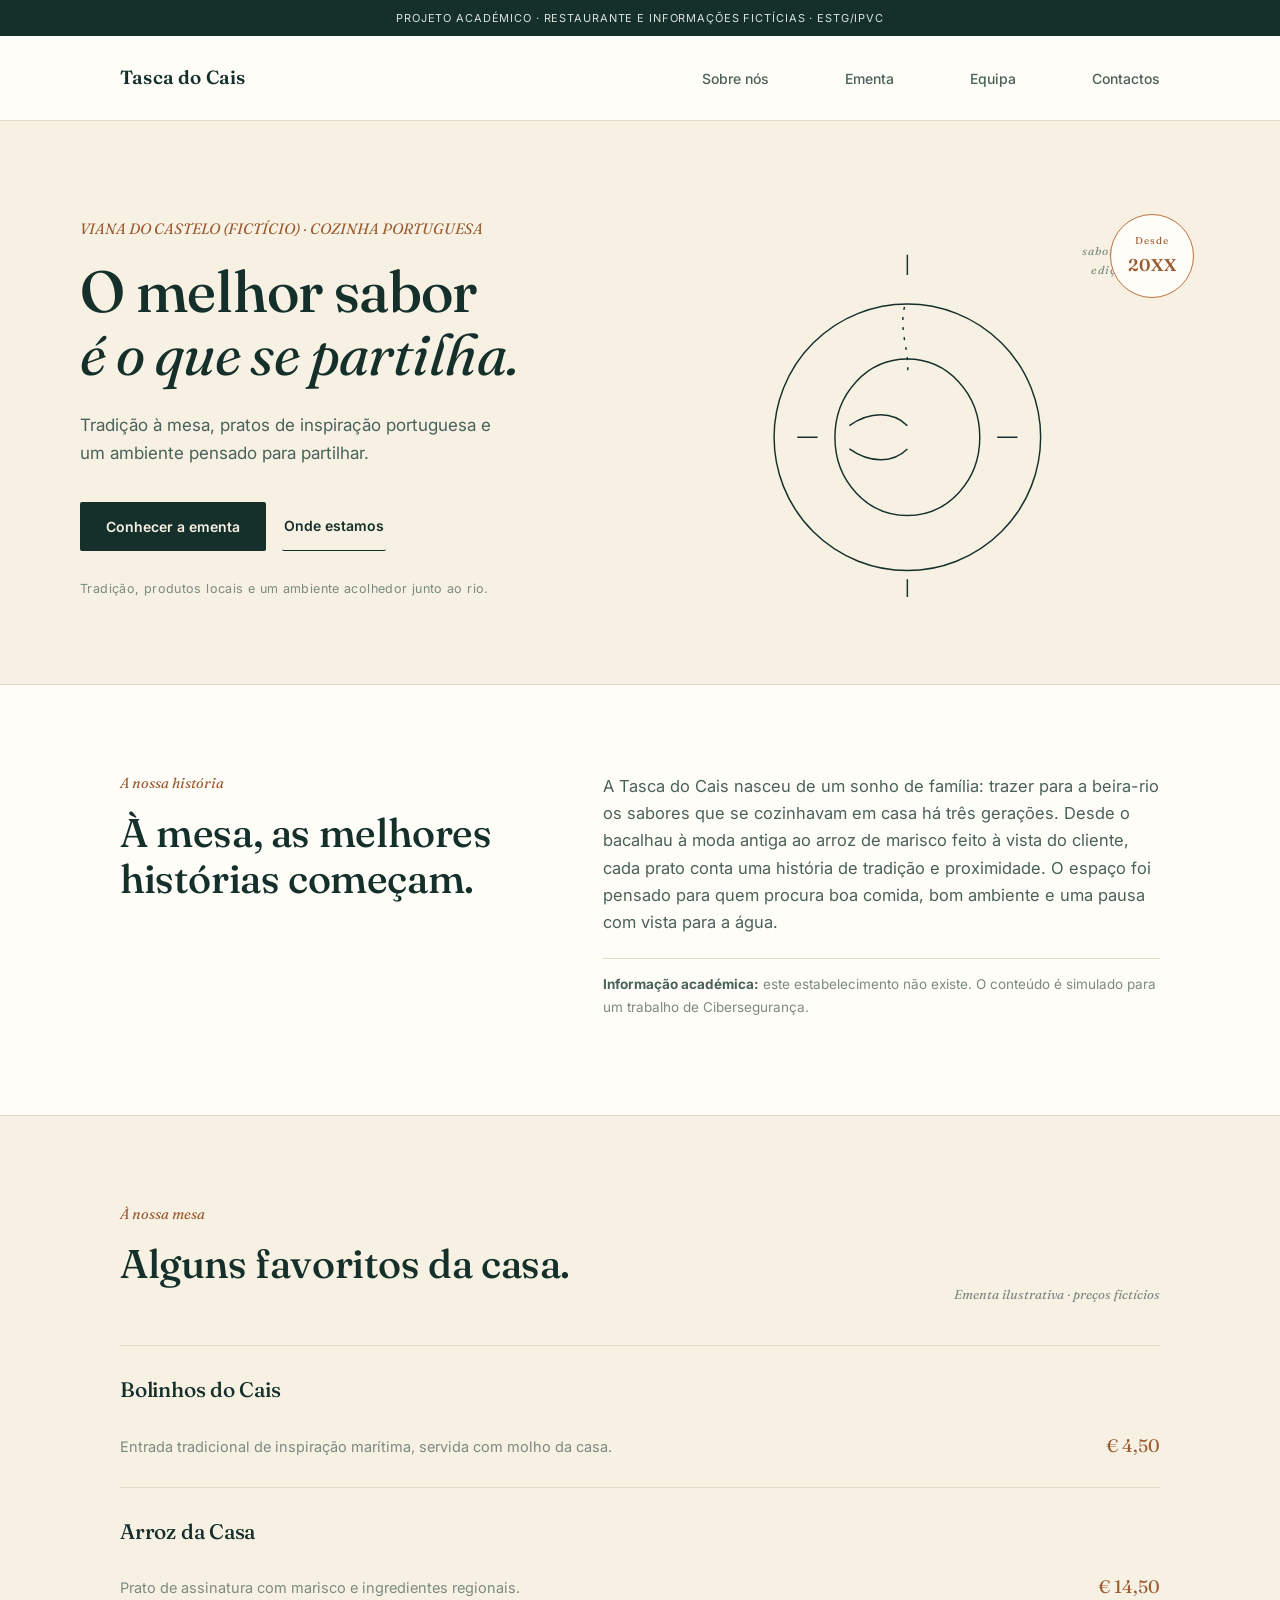
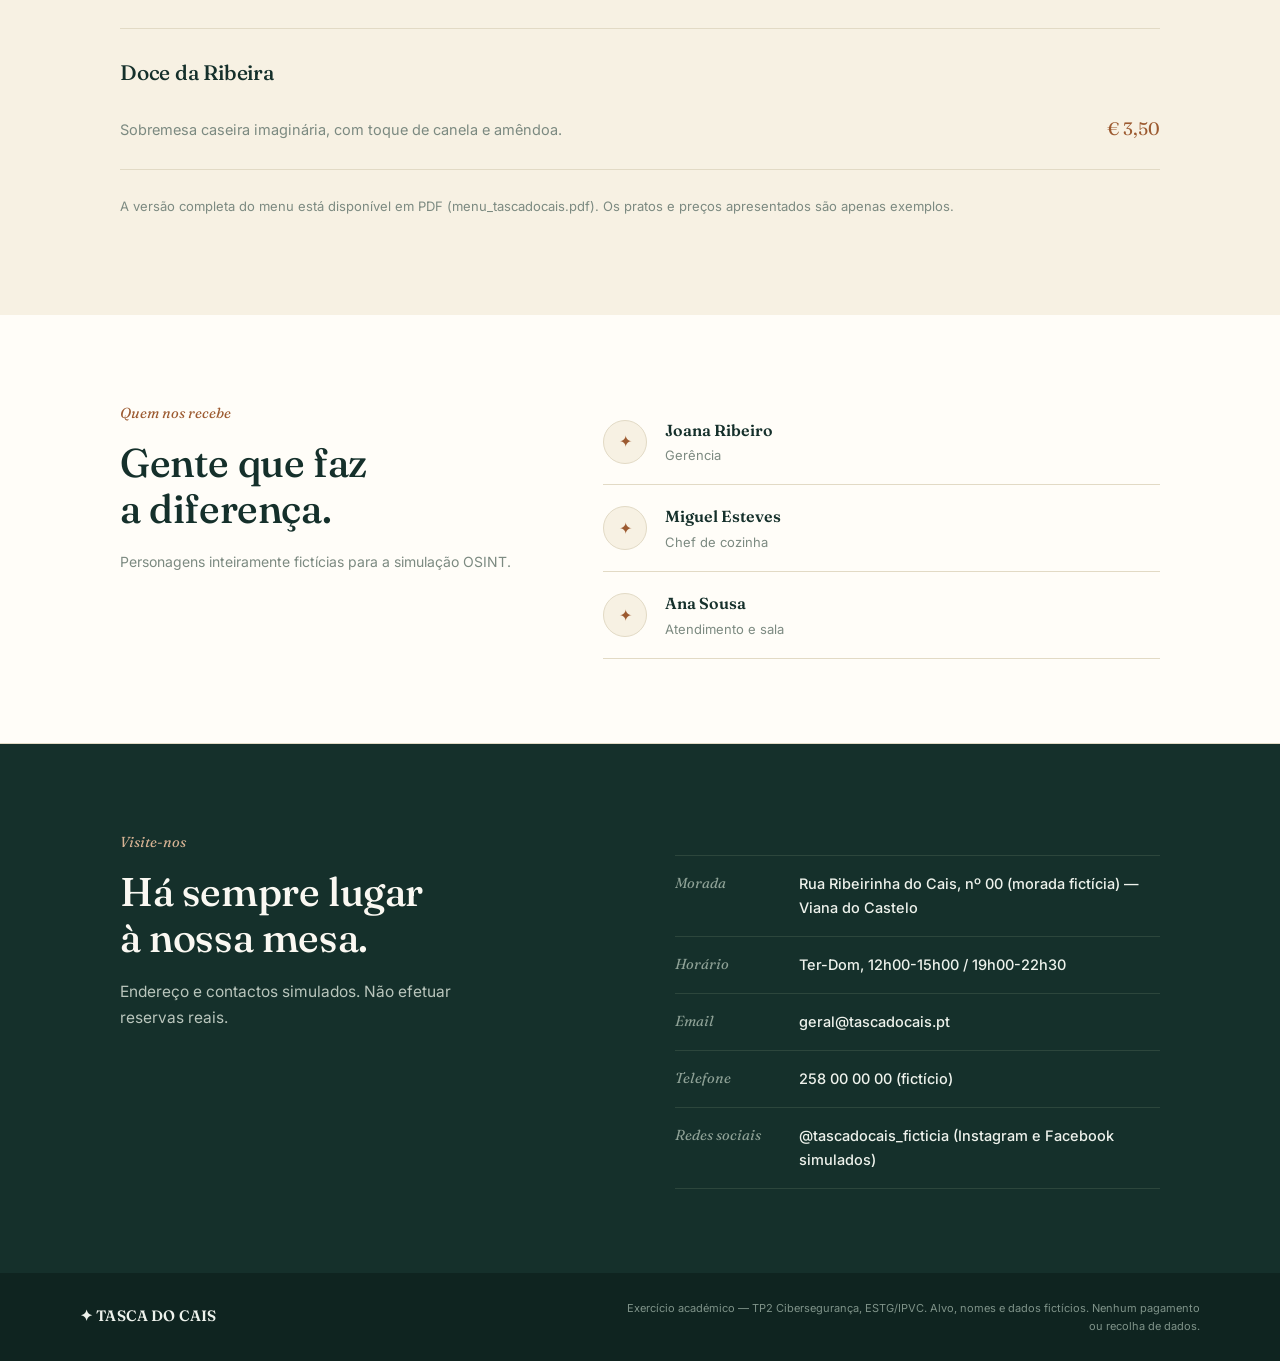
==== index.html @ 59ee25b3 "Site ficticio Tasca do Cais (TP2 Ciberseguranca, ESTG/IPVC)" ====
<!DOCTYPE html>
<html lang="pt-PT">
<head>
  <meta charset="UTF-8">
  <meta name="viewport" content="width=device-width, initial-scale=1">
  <meta name="description" content="Tasca do Cais — restaurante fictício criado para uma demonstração académica de OSINT e engenharia social.">
  <meta name="author" content="Joana Ribeiro - Gerência Tasca do Cais"><!-- CAMPO PARA OSINT SIMULADA -->
  <title>Tasca do Cais — Sabores junto ao rio</title>
  <link rel="preconnect" href="https://fonts.googleapis.com">
  <link rel="preconnect" href="https://fonts.gstatic.com" crossorigin>
  <link rel="stylesheet" href="css/style.css">
  <script defer src="js/conteudos.js"></script>
  <script defer src="js/app.js"></script>
</head>
<body>
  <div class="educational-banner">PROJETO ACADÉMICO · RESTAURANTE E INFORMAÇÕES FICTÍCIAS · ESTG/IPVC</div>
  <header class="site-header">
    <div class="container header-inner">
      <a class="brand" href="#inicio" aria-label="Tasca do Cais — início"><span>Tasca do Cais</span></a>
      <nav aria-label="Navegação principal">
        <a href="#conceito">Sobre nós</a>
        <a href="#ementa">Ementa</a>
        <a href="#equipa">Equipa</a>
        <a href="#contactos">Contactos</a>
      </nav>
    </div>
  </header>

  <main>
    <section id="inicio" class="hero">
      <div class="container hero-grid">
        <div class="hero-copy">
          <div class="eyebrow">VIANA DO CASTELO (FICTÍCIO) · COZINHA PORTUGUESA</div>
          <h1>O melhor sabor<br><em>é o que se partilha.</em></h1>
          <p id="frase-restaurante">Um espaço imaginário onde os sabores tradicionais encontram a vida junto ao cais.</p>
          <div class="hero-actions">
            <a class="btn btn-primary" href="#ementa">Conhecer a ementa</a>
            <a class="btn btn-secondary" href="#contactos">Onde estamos</a>
          </div>
          <div class="hero-note">Tradição, produtos locais e um ambiente acolhedor junto ao rio.</div>
        </div>
        <div class="hero-art">
          <svg class="hero-illustration" viewBox="0 0 220 260" fill="none" xmlns="http://www.w3.org/2000/svg" aria-hidden="true">
            <ellipse cx="110" cy="150" rx="92" ry="92" stroke="currentColor" stroke-width="1"/>
            <path d="M60 150c0-30 22-54 50-54s50 24 50 54-22 54-50 54-50-24-50-54Z" stroke="currentColor" stroke-width="1"/>
            <path d="M70 142c14-10 30-10 40 0M70 158c14 10 30 10 40 0" stroke="currentColor" stroke-width="1"/>
            <path d="M34 150h14M172 150h14M110 24v14M110 262v-14" stroke="currentColor" stroke-width="1"/>
            <path d="M108 60c-4 18 4 30 2 48" stroke="currentColor" stroke-width="1" stroke-dasharray="2 5"/>
          </svg>
          <div class="hero-stamp">Desde<br><strong>20XX</strong></div>
          <div class="art-caption">sabores do cais — edição fictícia</div>
        </div>
      </div>
    </section>

    <section id="conceito" class="section section-about">
      <div class="container two-column">
        <div><span class="section-kicker">A nossa história</span><h2>À mesa, as melhores<br>histórias começam.</h2></div>
        <div><p id="sobre-texto">[COLEGA 3: preencher história fictícia do restaurante, sem dados reais de terceiros.]</p><p class="note"><strong>Informação académica:</strong> este estabelecimento não existe. O conteúdo é simulado para um trabalho de Cibersegurança.</p></div>
      </div>
    </section>

    <section id="ementa" class="section section-menu">
      <div class="container">
        <span class="section-kicker">À nossa mesa</span>
        <div class="section-top"><h2>Alguns favoritos da casa.</h2><span class="muted">Ementa ilustrativa · preços fictícios</span></div>
        <div class="menu-grid" id="pratos-container" aria-live="polite"></div>
        <p class="menu-footnote">A versão completa do menu está disponível <a href="menu_tascadocais.pdf">em PDF (menu_tascadocais.pdf)</a>. Os pratos e preços apresentados são apenas exemplos.</p>
      </div>
    </section>

    <section id="equipa" class="section section-team">
      <div class="container two-column">
        <div><span class="section-kicker">Quem nos recebe</span><h2>Gente que faz<br>a diferença.</h2><p class="muted">Personagens inteiramente fictícias para a simulação OSINT.</p></div>
        <div class="team-list" id="equipa-container"></div>
      </div>
    </section>

    <section id="contactos" class="section section-contact">
      <div class="container">
        <span class="section-kicker">Visite-nos</span>
        <div class="contact-grid">
          <div><h2>Há sempre lugar<br>à nossa mesa.</h2><p>Endereço e contactos simulados. Não efetuar reservas reais.</p></div>
          <div class="info-panel">
            <div class="info-row"><span>Morada</span><strong id="morada">[MORADA FICTÍCIA]</strong></div>
            <div class="info-row"><span>Horário</span><strong id="horario">[HORÁRIO FICTÍCIO]</strong></div>
            <div class="info-row"><span>Email</span><strong id="email">[EMAIL FICTÍCIO]</strong></div>
            <div class="info-row"><span>Telefone</span><strong id="telefone">[TELEFONE FICTÍCIO]</strong></div>
            <div class="info-row"><span>Redes sociais</span><strong id="sociais">[PERFIS FICTÍCIOS]</strong></div>
          </div>
        </div>
      </div>
    </section>
  </main>

  <footer class="site-footer"><div class="container footer-inner"><span class="brand">✦ TASCA DO CAIS</span><small>Exercício académico — TP2 Cibersegurança, ESTG/IPVC. Alvo, nomes e dados fictícios. Nenhum pagamento ou recolha de dados.</small></div></footer>
</body>
</html>
---- css/style.css ----
@import url('https://fonts.googleapis.com/css2?family=Fraunces:ital,opsz,wght@0,9..144,300;0,9..144,500;0,9..144,600;1,9..144,400;1,9..144,500&family=Inter:wght@400;500;600&display=swap');

:root{
  --ink:#15302b;
  --ink-soft:#4a615a;
  --cream:#f7f1e3;
  --paper:#fffdf8;
  --line:#e2dac5;
  --clay:#bd7240;
  --clay-deep:#9c5a30;
  --muted:#7c8a81;
}

*{box-sizing:border-box}
html{scroll-behavior:smooth}
body{
  margin:0;
  background:var(--cream);
  color:var(--ink);
  font-family:'Inter',Helvetica,Arial,sans-serif;
  font-size:16px;
  line-height:1.65;
  -webkit-font-smoothing:antialiased;
}
a{color:inherit;text-decoration:none}
h1,h2,h3{font-family:'Fraunces',Georgia,serif;font-weight:500;letter-spacing:-0.01em;margin:0}
.container{max-width:1120px;margin:0 auto;padding:0 40px}

/* banner academico */
.educational-banner{
  background:var(--ink);
  color:#d9e3da;
  font-size:11px;
  letter-spacing:.08em;
  text-align:center;
  padding:9px 12px;
}

/* header */
.site-header{
  background:var(--paper);
  border-bottom:1px solid var(--line);
  position:sticky;top:0;z-index:30;
}
.header-inner{
  display:flex;align-items:center;justify-content:space-between;
  min-height:84px;
}
.brand{
  display:inline-flex;align-items:baseline;gap:8px;
  font-family:'Fraunces',serif;font-weight:600;font-size:19px;letter-spacing:.01em;
}
.brand small{font-size:11px;font-weight:400;color:var(--muted);letter-spacing:.14em}
.brand-mark{display:none}
.header-inner nav{display:flex;align-items:center;column-gap:38px}
.header-inner nav a{
  font-size:14px;font-weight:500;color:var(--ink-soft);
  position:relative;padding:4px 0;margin-left:38px;
}
.header-inner nav a:first-child{margin-left:0}
.header-inner nav a::after{
  content:"";position:absolute;left:0;right:0;bottom:-2px;height:1px;
  background:var(--clay);transform:scaleX(0);transform-origin:left;
  transition:transform .25s ease;
}
.header-inner nav a:hover{color:var(--ink)}
.header-inner nav a:hover::after{transform:scaleX(1)}

/* hero */
.hero{background:var(--cream);border-bottom:1px solid var(--line)}
.hero-grid{
  display:grid;grid-template-columns:1.15fr 0.85fr;align-items:center;gap:56px;
  min-height:0;padding:96px 0 84px;
}
.eyebrow{
  font-family:'Fraunces',serif;font-style:italic;font-weight:400;
  font-size:15px;color:var(--clay-deep);margin-bottom:18px;
}
.hero h1{font-size:clamp(40px,4.6vw,58px);line-height:1.08;margin-bottom:26px}
.hero h1 em{font-style:italic;font-weight:400;color:inherit}
.hero-copy>p{font-size:17px;max-width:420px;color:var(--ink-soft);margin:0 0 34px}
.hero-actions{display:flex;gap:16px;align-items:center;flex-wrap:wrap;margin-bottom:28px}
.btn{
  font-family:'Inter',sans-serif;font-size:14px;font-weight:600;
  padding:13px 26px;border-radius:2px;display:inline-block;
}
.btn-primary{background:var(--ink);color:var(--cream)}
.btn-primary:hover{background:var(--clay-deep)}
.btn-secondary{color:var(--ink);border-bottom:1px solid var(--ink);padding:13px 2px}
.hero-note{font-size:12.5px;color:var(--muted);letter-spacing:.03em}

.hero-art{position:relative;display:flex;justify-content:center}
.hero-illustration{width:100%;max-width:320px;color:var(--ink)}
.hero-stamp{
  position:absolute;top:-6px;right:6px;
  width:84px;height:84px;border-radius:50%;
  border:1px solid var(--clay);
  display:grid;place-content:center;text-align:center;
  font-family:'Fraunces',serif;font-size:10px;letter-spacing:.1em;color:var(--clay-deep);
  background:var(--paper);
}
.hero-stamp strong{display:block;font-size:17px;font-weight:600;margin-top:2px}
.art-caption{
  margin-top:22px;text-align:center;font-size:11.5px;letter-spacing:.08em;
  color:var(--muted);font-style:italic;font-family:'Fraunces',serif;
}

/* seccoes */
.section{padding:84px 0}
.section h2{font-size:clamp(30px,3.2vw,40px);line-height:1.15;margin:14px 0 18px}
.section-kicker{
  font-family:'Fraunces',serif;font-style:italic;font-size:14.5px;
  color:var(--clay-deep);
}
.two-column{display:grid;grid-template-columns:0.85fr 1.15fr;gap:72px;align-items:start}

.section-about{background:var(--paper);border-bottom:1px solid var(--line)}
.section-about p{font-size:16.5px;color:var(--ink-soft);margin-top:4px}
.section-about .note{
  margin-top:22px;padding:14px 0 0;border-top:1px solid var(--line);
  font-size:13.5px;color:var(--muted);
}
.section-about .note strong{color:var(--ink-soft)}

.section-menu{background:var(--cream)}
.section-top{display:flex;align-items:flex-end;justify-content:space-between;gap:20px;flex-wrap:wrap}
.muted{color:var(--muted);font-size:13px;font-style:italic;font-family:'Fraunces',serif}
.menu-grid{margin-top:40px;border-top:1px solid var(--line)}
.menu-card{
  display:grid;grid-template-columns:1fr auto;align-items:baseline;gap:18px;
  padding:26px 0;border-bottom:1px solid var(--line);
}
.menu-number{display:none}
.menu-card h3{font-size:21px;margin-bottom:6px}
.menu-card p{font-size:14.5px;color:var(--muted);margin:0;grid-column:1}
.menu-price{font-family:'Fraunces',serif;font-size:18px;color:var(--clay-deep);white-space:nowrap}
.menu-footnote{margin-top:26px;font-size:13px;color:var(--muted)}

.section-team{background:var(--paper);border-bottom:1px solid var(--line)}
.section-team p.muted{font-style:normal;font-family:inherit;font-size:14px}
.team-list{display:flex;flex-direction:column}
.team-card{
  display:flex;align-items:center;gap:18px;
  padding:18px 0;border-bottom:1px solid var(--line);
}
.team-avatar{
  width:44px;height:44px;border-radius:50%;flex:none;
  background:var(--cream);border:1px solid var(--line);
  display:grid;place-content:center;
  font-family:'Fraunces',serif;font-size:16px;color:var(--clay-deep);
}
.team-card strong{font-family:'Fraunces',serif;font-weight:600;font-size:16px}
.team-card small{display:block;color:var(--muted);font-size:13px;margin-top:2px}

.section-contact{background:var(--ink);color:#eef2ec}
.section-contact .section-kicker{color:#d7b394}
.section-contact h2{color:#faf8f2}
.section-contact p{color:#b9c5bc;font-size:15.5px;max-width:360px}
.contact-grid{display:grid;grid-template-columns:1fr 1fr;gap:70px;align-items:start}
.info-panel{border-top:1px solid #2c463c}
.info-row{
  display:grid;grid-template-columns:110px 1fr;gap:14px;
  padding:16px 0;border-bottom:1px solid #2c463c;font-size:14.5px;
}
.info-row span{color:#8ea196;font-style:italic;font-family:'Fraunces',serif}
.info-row strong{font-weight:500}

.site-footer{background:#0f2420;color:#9caea4}
.footer-inner{
  display:flex;align-items:center;justify-content:space-between;gap:24px;
  padding:26px 0;
}
.footer-inner .brand{color:#eef2ec;font-size:15px}
.footer-inner small{max-width:580px;font-size:11px;text-align:right;color:#7f9389}

@media(max-width:860px){
  .container{padding:0 22px}
  .hero-grid,.two-column,.contact-grid{grid-template-columns:1fr}
  .hero-grid{padding:48px 0 44px;gap:38px}
  .hero-art{order:-1;margin-bottom:12px}
  .hero-illustration{max-width:200px}
  .header-inner nav{column-gap:18px;font-size:13px}
  .section{padding:56px 0}
  .menu-card{grid-template-columns:1fr}
  .menu-price{grid-row:1;justify-self:end}
  .footer-inner{flex-direction:column;align-items:flex-start}
  .footer-inner small{text-align:left}
}
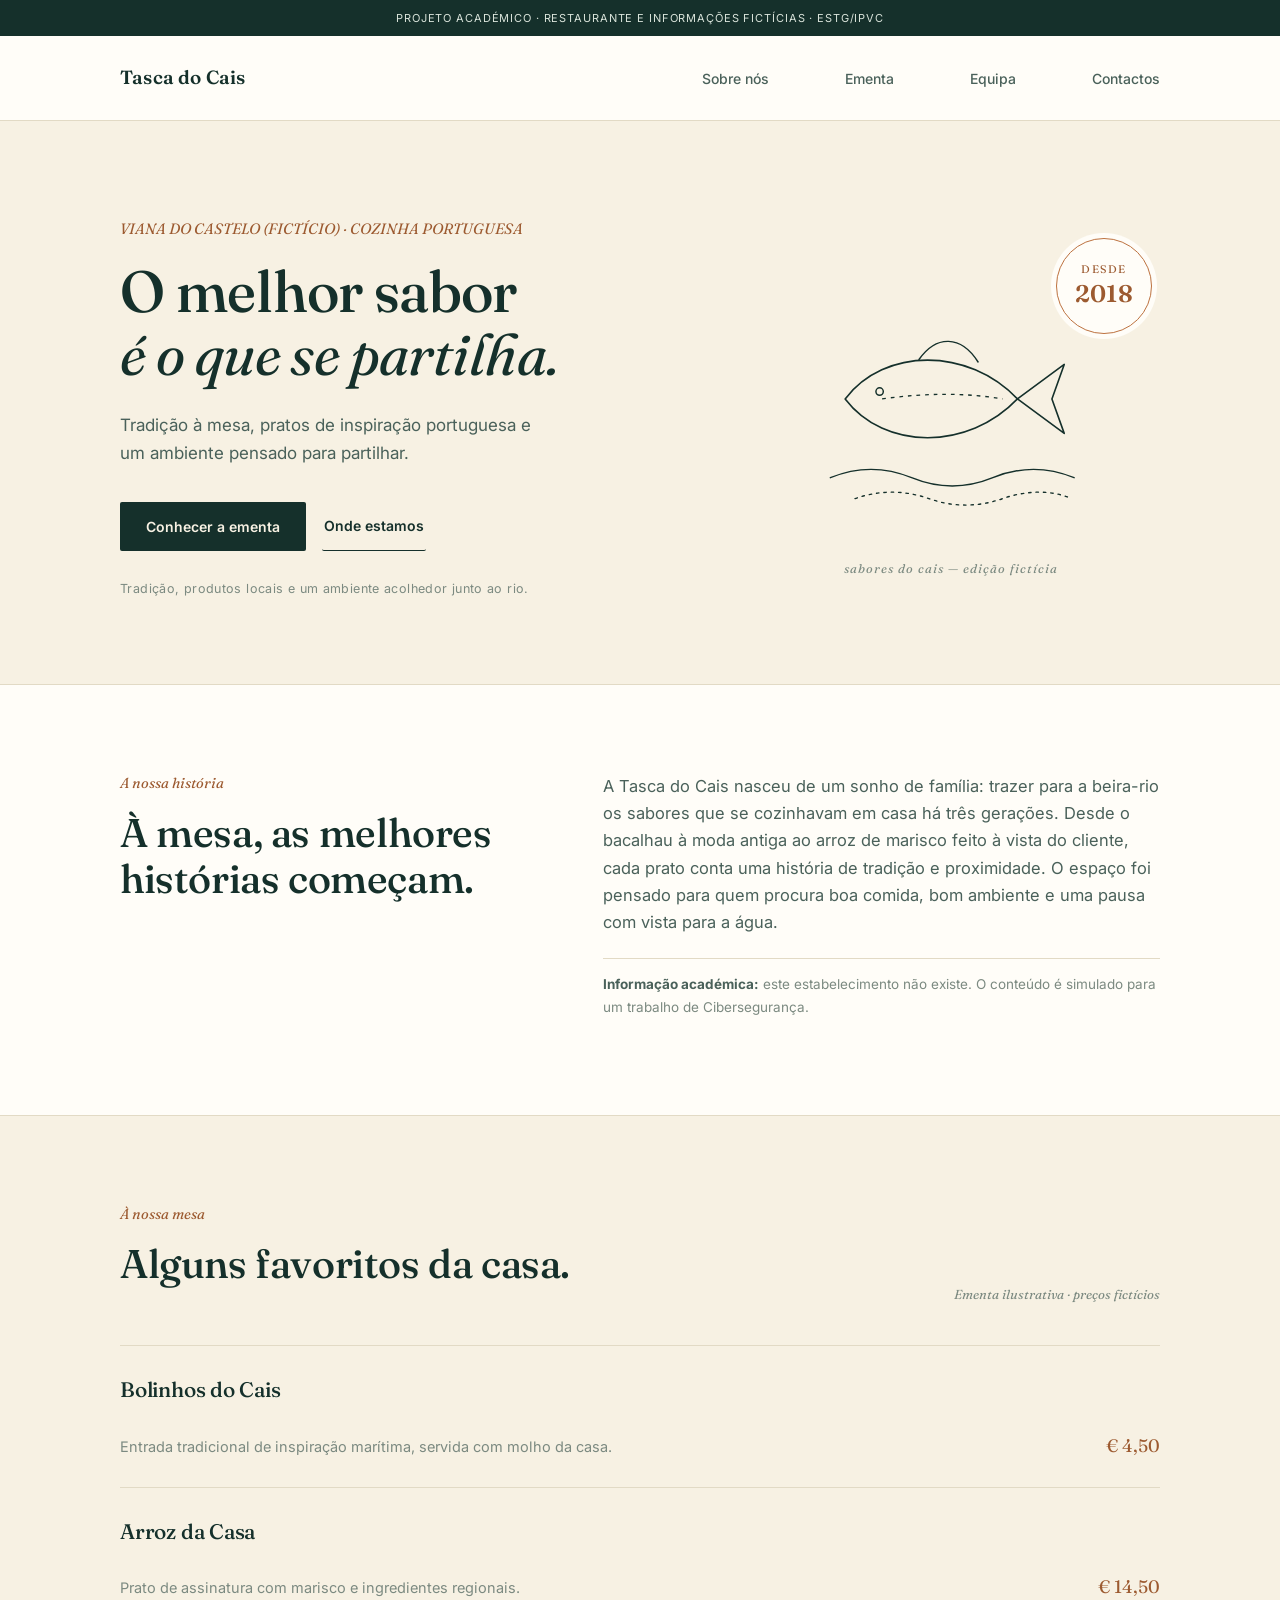
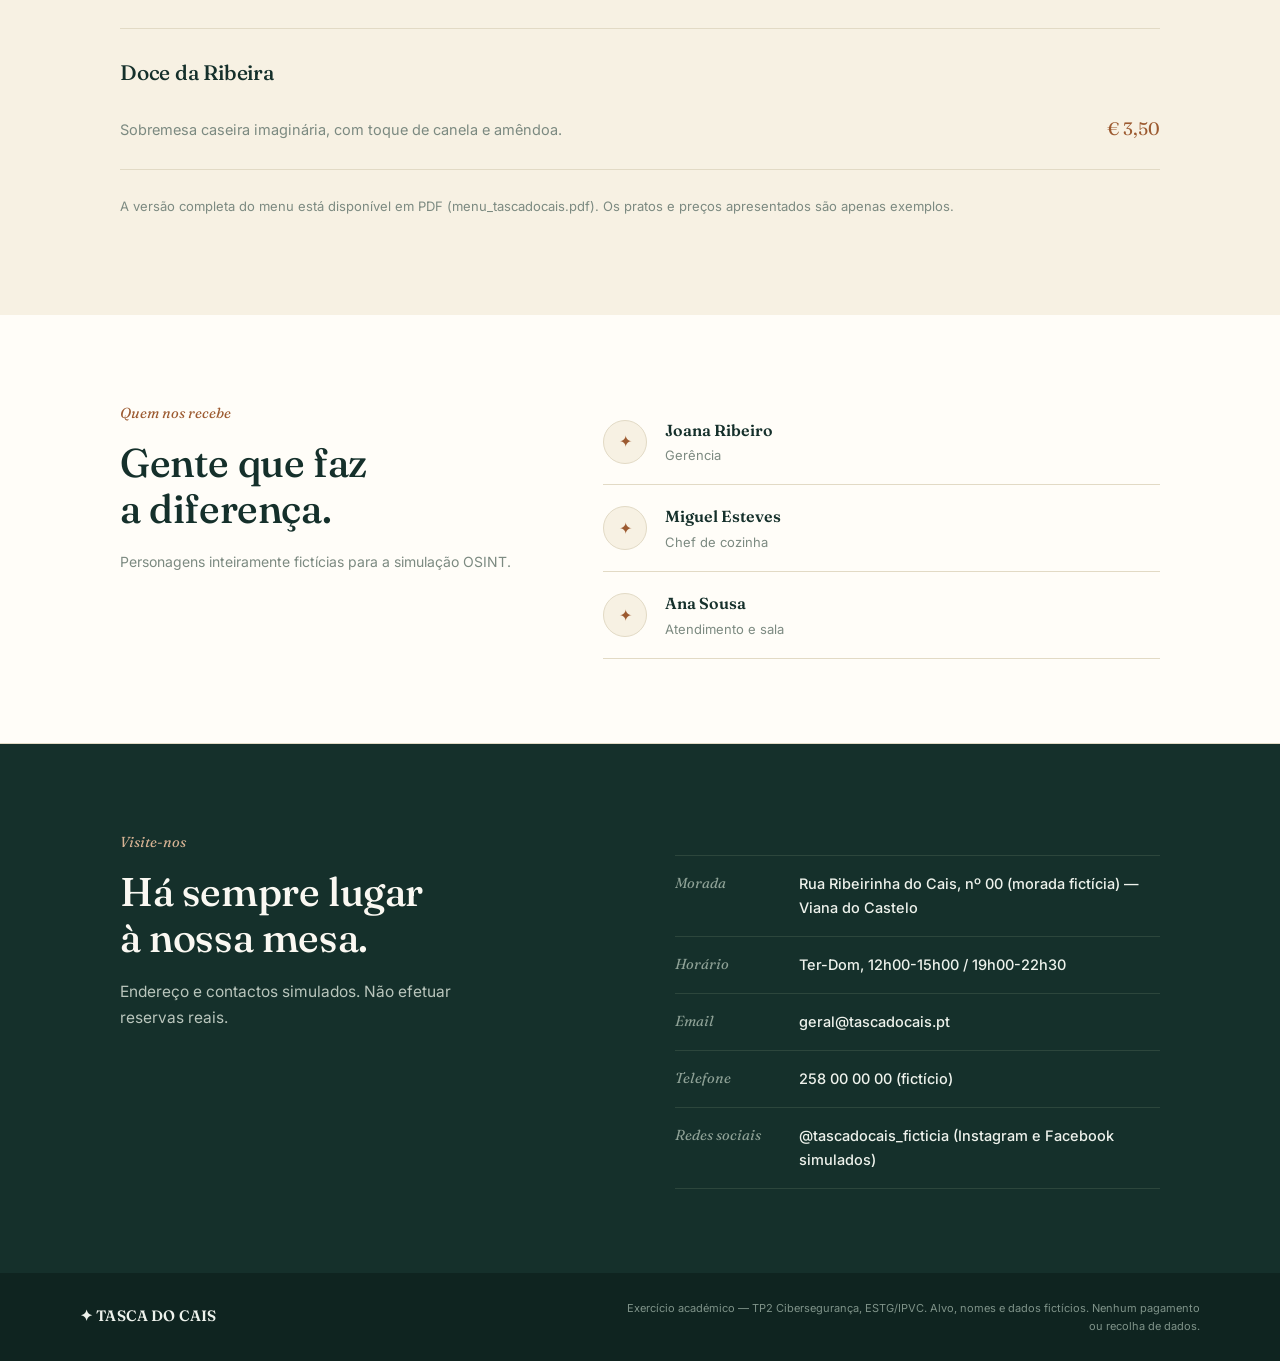
==== commit 008c1a12: "Novo peixe, selo Desde 2018 e ajustes de layout" ====
--- a/index.html
+++ b/index.html
@@ -2,6 +2,7 @@
 <html lang="pt-PT">
 <head>
   <meta charset="UTF-8">
+  <meta name="msvalidate.01" content="FE284E3D4F728419C5F7FC179BD8796F" />
   <meta name="viewport" content="width=device-width, initial-scale=1">
   <meta name="description" content="Tasca do Cais — restaurante fictício criado para uma demonstração académica de OSINT e engenharia social.">
   <meta name="author" content="Joana Ribeiro - Gerência Tasca do Cais"><!-- CAMPO PARA OSINT SIMULADA -->
@@ -40,14 +41,16 @@
           <div class="hero-note">Tradição, produtos locais e um ambiente acolhedor junto ao rio.</div>
         </div>
         <div class="hero-art">
-          <svg class="hero-illustration" viewBox="0 0 220 260" fill="none" xmlns="http://www.w3.org/2000/svg" aria-hidden="true">
-            <ellipse cx="110" cy="150" rx="92" ry="92" stroke="currentColor" stroke-width="1"/>
-            <path d="M60 150c0-30 22-54 50-54s50 24 50 54-22 54-50 54-50-24-50-54Z" stroke="currentColor" stroke-width="1"/>
-            <path d="M70 142c14-10 30-10 40 0M70 158c14 10 30 10 40 0" stroke="currentColor" stroke-width="1"/>
-            <path d="M34 150h14M172 150h14M110 24v14M110 262v-14" stroke="currentColor" stroke-width="1"/>
-            <path d="M108 60c-4 18 4 30 2 48" stroke="currentColor" stroke-width="1" stroke-dasharray="2 5"/>
+          <svg class="hero-illustration" viewBox="0 0 260 220" fill="none" xmlns="http://www.w3.org/2000/svg" role="img" aria-label="Ilustração em linha fina de um peixe sobre ondas">
+            <path d="M44 108C76 66 144 66 184 108C144 150 76 150 44 108Z" stroke="currentColor" stroke-width="1.3" stroke-linejoin="round"/>
+            <path d="M184 108L222 80L212 108L222 136L184 108Z" stroke="currentColor" stroke-width="1.3" stroke-linejoin="round"/>
+            <path d="M104 76C118 56 138 56 152 78" stroke="currentColor" stroke-width="1.2" stroke-linecap="round"/>
+            <path d="M74 108C110 103 142 103 172 108" stroke="currentColor" stroke-width="1.1" stroke-dasharray="3 4"/>
+            <circle cx="72" cy="102" r="3" stroke="currentColor" stroke-width="1.2"/>
+            <path d="M32 172C54 163 76 163 98 172C120 181 142 181 164 172C186 163 208 163 230 172" stroke="currentColor" stroke-width="1.2" stroke-linecap="round"/>
+            <path d="M52 189C72 182 92 182 112 189C132 196 152 196 172 189C192 182 212 182 228 189" stroke="currentColor" stroke-width="1.1" stroke-linecap="round" stroke-dasharray="2 4"/>
           </svg>
-          <div class="hero-stamp">Desde<br><strong>20XX</strong></div>
+          <div class="hero-stamp">Desde<br><strong>2018</strong></div>
           <div class="art-caption">sabores do cais — edição fictícia</div>
         </div>
       </div>
--- a/css/style.css
+++ b/css/style.css
@@ -47,7 +47,7 @@
   min-height:84px;
 }
 .brand{
-  display:inline-flex;align-items:baseline;gap:8px;
+  display:inline-flex;align-items:baseline;gap:8px;white-space:nowrap;
   font-family:'Fraunces',serif;font-weight:600;font-size:19px;letter-spacing:.01em;
 }
 .brand small{font-size:11px;font-weight:400;color:var(--muted);letter-spacing:.14em}
@@ -70,7 +70,7 @@
 .hero{background:var(--cream);border-bottom:1px solid var(--line)}
 .hero-grid{
   display:grid;grid-template-columns:1.15fr 0.85fr;align-items:center;gap:56px;
-  min-height:0;padding:96px 0 84px;
+  min-height:0;padding:96px 40px 84px;
 }
 .eyebrow{
   font-family:'Fraunces',serif;font-style:italic;font-weight:400;
@@ -89,19 +89,19 @@
 .btn-secondary{color:var(--ink);border-bottom:1px solid var(--ink);padding:13px 2px}
 .hero-note{font-size:12.5px;color:var(--muted);letter-spacing:.03em}
 
-.hero-art{position:relative;display:flex;justify-content:center}
+.hero-art{position:relative;display:flex;flex-direction:column;align-items:center;justify-content:center;padding-top:28px}
 .hero-illustration{width:100%;max-width:320px;color:var(--ink)}
 .hero-stamp{
-  position:absolute;top:-6px;right:6px;
-  width:84px;height:84px;border-radius:50%;
+  position:absolute;top:0;right:8px;
+  width:96px;height:96px;border-radius:50%;
   border:1px solid var(--clay);
   display:grid;place-content:center;text-align:center;
-  font-family:'Fraunces',serif;font-size:10px;letter-spacing:.1em;color:var(--clay-deep);
-  background:var(--paper);
+  font-family:'Fraunces',serif;font-size:11px;letter-spacing:.14em;text-transform:uppercase;line-height:1.3;color:var(--clay-deep);
+  background:var(--paper);box-shadow:0 0 0 5px var(--paper);
 }
-.hero-stamp strong{display:block;font-size:17px;font-weight:600;margin-top:2px}
+.hero-stamp strong{display:block;font-size:24px;font-weight:600;letter-spacing:.02em;margin-top:2px;text-transform:none}
 .art-caption{
-  margin-top:22px;text-align:center;font-size:11.5px;letter-spacing:.08em;
+  margin-top:22px;text-align:center;font-size:12.5px;letter-spacing:.08em;width:100%;
   color:var(--muted);font-style:italic;font-family:'Fraunces',serif;
 }
 
@@ -176,10 +176,11 @@
 @media(max-width:860px){
   .container{padding:0 22px}
   .hero-grid,.two-column,.contact-grid{grid-template-columns:1fr}
-  .hero-grid{padding:48px 0 44px;gap:38px}
+  .hero-grid{padding:48px 22px 44px;gap:38px}
   .hero-art{order:-1;margin-bottom:12px}
   .hero-illustration{max-width:200px}
-  .header-inner nav{column-gap:18px;font-size:13px}
+  .header-inner nav{column-gap:14px;font-size:13px;flex-wrap:wrap;justify-content:flex-end}
+  .header-inner{flex-wrap:wrap;row-gap:6px}
   .section{padding:56px 0}
   .menu-card{grid-template-columns:1fr}
   .menu-price{grid-row:1;justify-self:end}
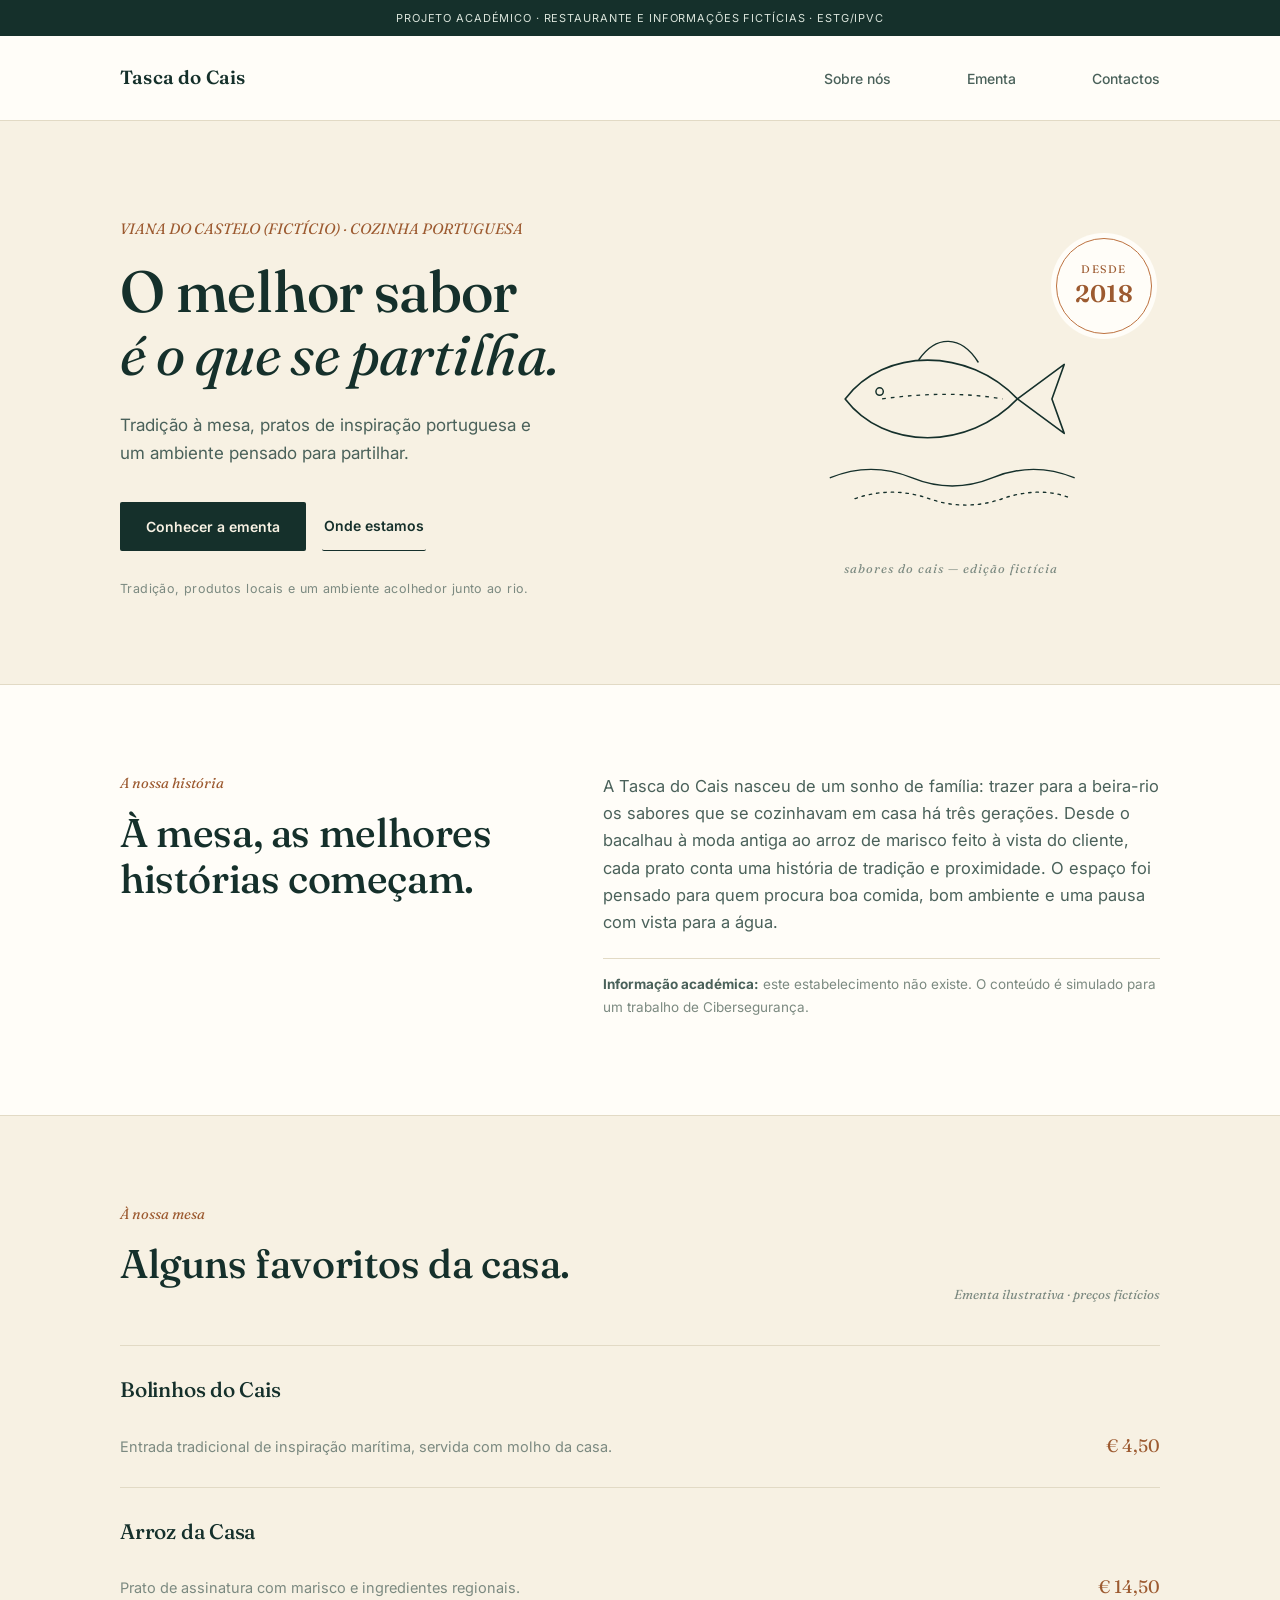
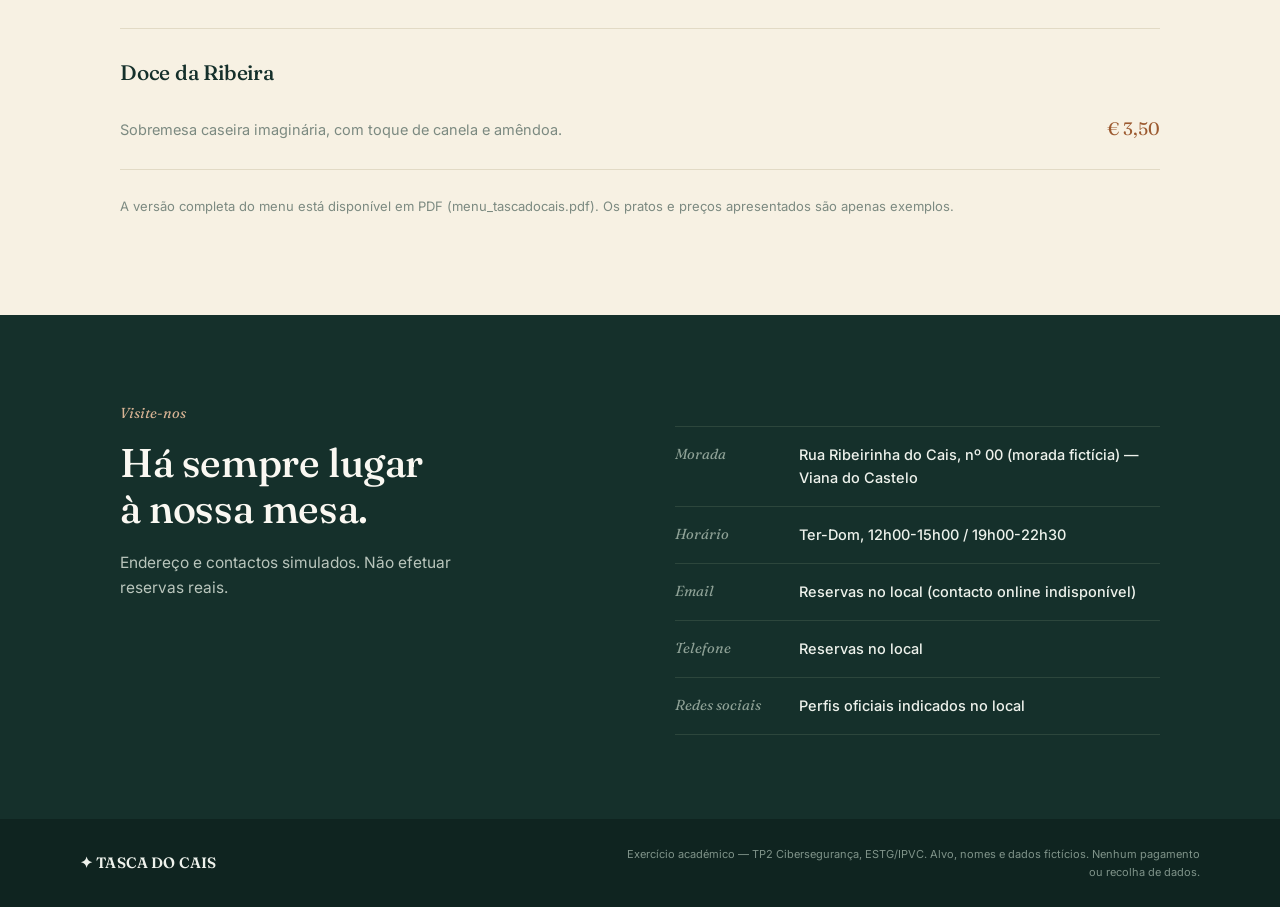
==== commit f6027bc0: "Defesa: noindex, sem equipa/contactos no JS, PDF sem metadados" ====
--- a/index.html
+++ b/index.html
@@ -2,10 +2,10 @@
 <html lang="pt-PT">
 <head>
   <meta charset="UTF-8">
+  <meta name="robots" content="noindex, nofollow">
   <meta name="msvalidate.01" content="FE284E3D4F728419C5F7FC179BD8796F" />
   <meta name="viewport" content="width=device-width, initial-scale=1">
   <meta name="description" content="Tasca do Cais — restaurante fictício criado para uma demonstração académica de OSINT e engenharia social.">
-  <meta name="author" content="Joana Ribeiro - Gerência Tasca do Cais"><!-- CAMPO PARA OSINT SIMULADA -->
   <title>Tasca do Cais — Sabores junto ao rio</title>
   <link rel="preconnect" href="https://fonts.googleapis.com">
   <link rel="preconnect" href="https://fonts.gstatic.com" crossorigin>
@@ -21,7 +21,6 @@
       <nav aria-label="Navegação principal">
         <a href="#conceito">Sobre nós</a>
         <a href="#ementa">Ementa</a>
-        <a href="#equipa">Equipa</a>
         <a href="#contactos">Contactos</a>
       </nav>
     </div>
@@ -72,13 +71,6 @@
       </div>
     </section>
 
-    <section id="equipa" class="section section-team">
-      <div class="container two-column">
-        <div><span class="section-kicker">Quem nos recebe</span><h2>Gente que faz<br>a diferença.</h2><p class="muted">Personagens inteiramente fictícias para a simulação OSINT.</p></div>
-        <div class="team-list" id="equipa-container"></div>
-      </div>
-    </section>
-
     <section id="contactos" class="section section-contact">
       <div class="container">
         <span class="section-kicker">Visite-nos</span>
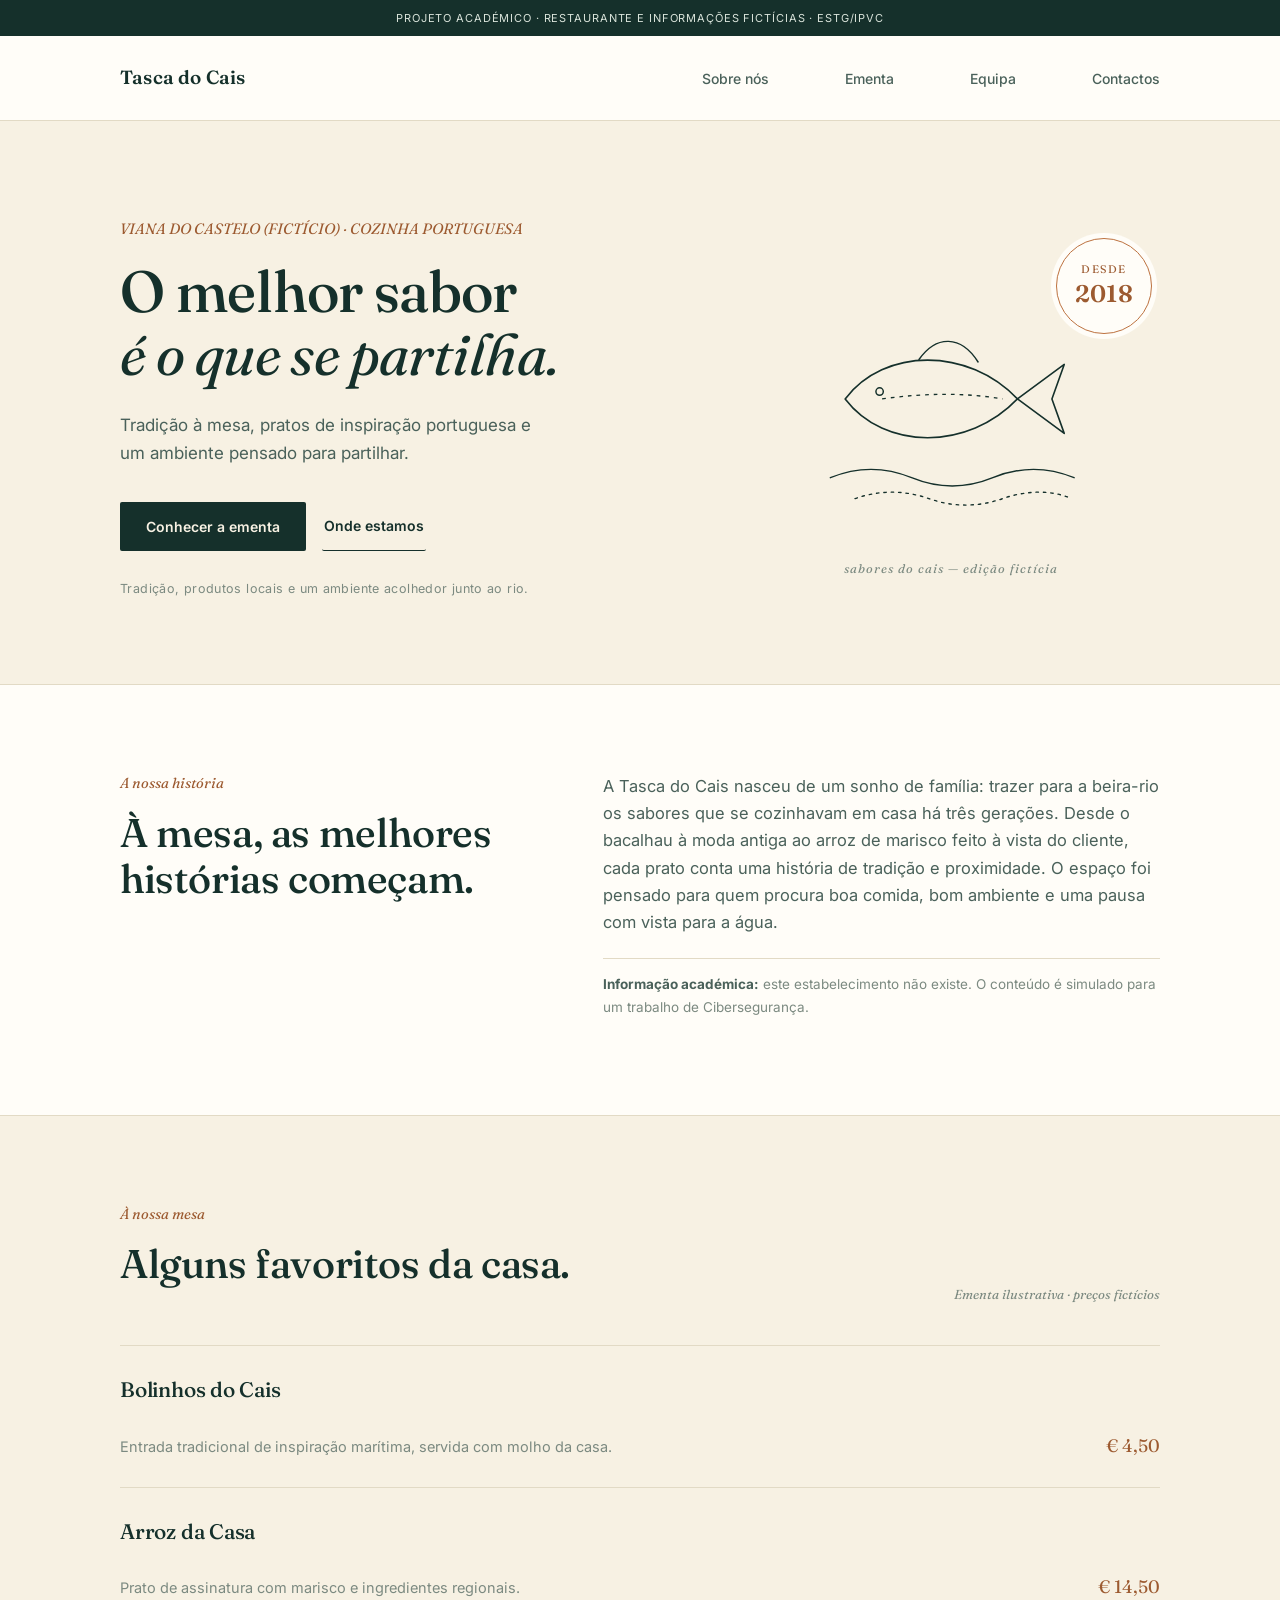
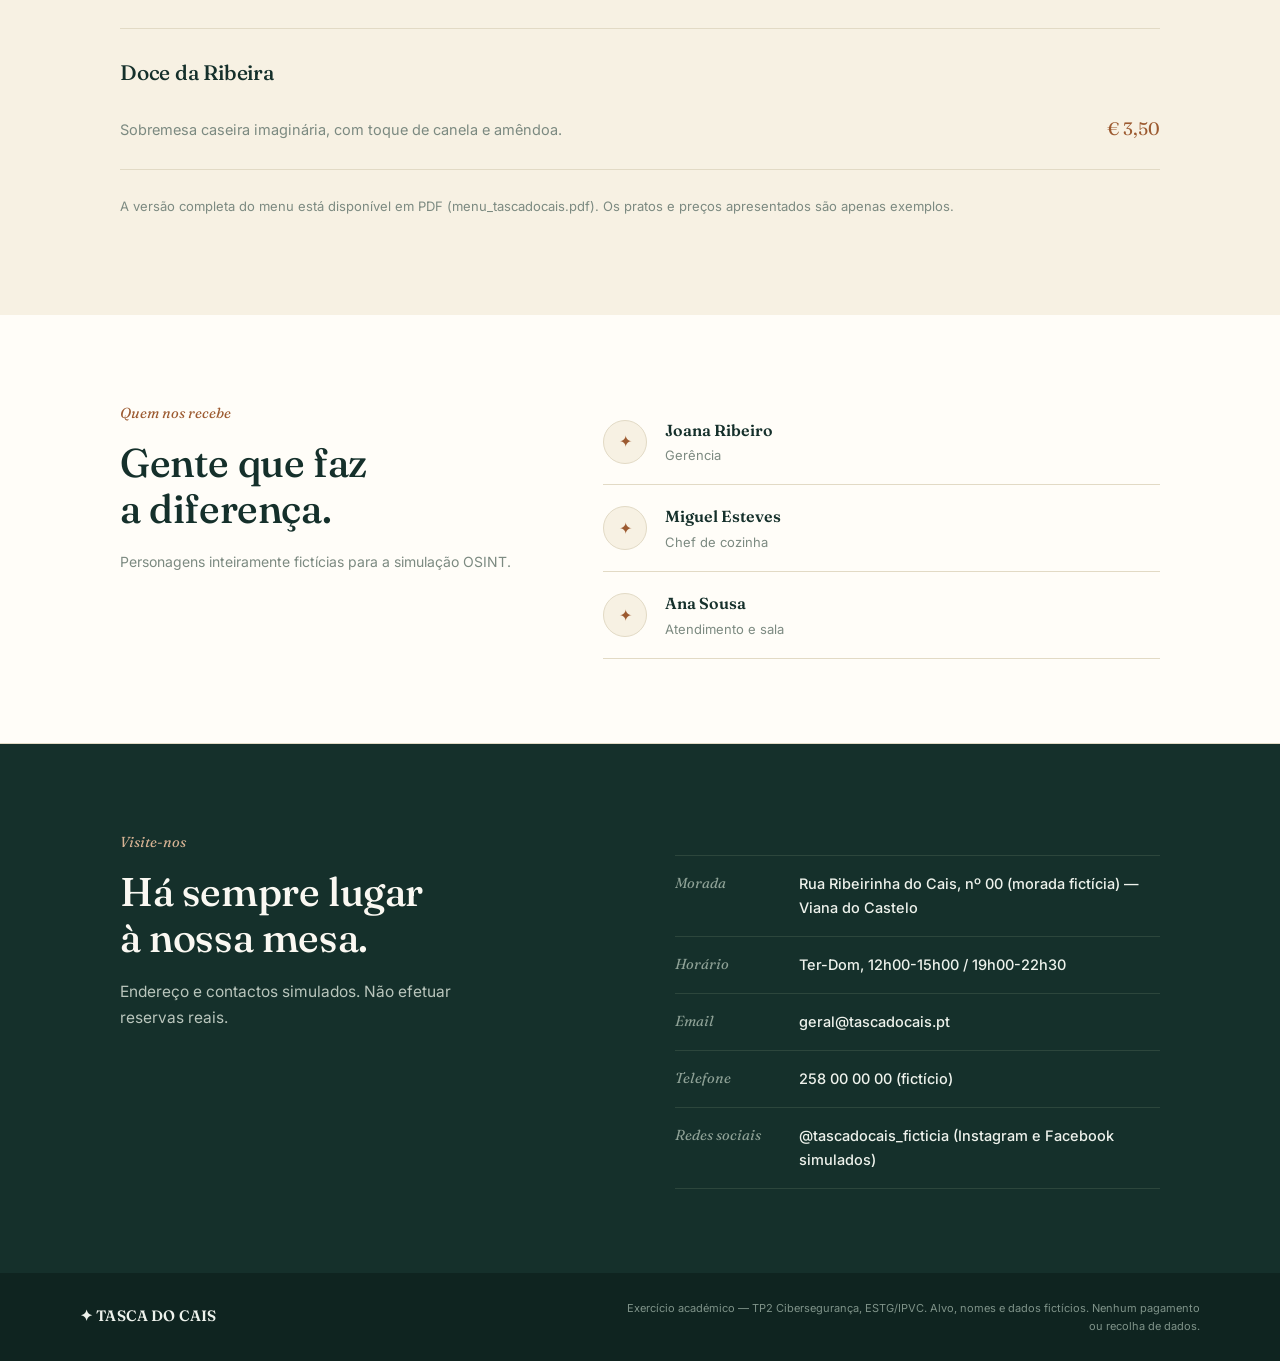
==== commit ccba94f5: "Revert "Defesa: noindex, sem equipa/contactos no JS, PDF sem metadados" This reverts commit f6027bc0" ====
--- a/index.html
+++ b/index.html
@@ -2,10 +2,10 @@
 <html lang="pt-PT">
 <head>
   <meta charset="UTF-8">
-  <meta name="robots" content="noindex, nofollow">
   <meta name="msvalidate.01" content="FE284E3D4F728419C5F7FC179BD8796F" />
   <meta name="viewport" content="width=device-width, initial-scale=1">
   <meta name="description" content="Tasca do Cais — restaurante fictício criado para uma demonstração académica de OSINT e engenharia social.">
+  <meta name="author" content="Joana Ribeiro - Gerência Tasca do Cais"><!-- CAMPO PARA OSINT SIMULADA -->
   <title>Tasca do Cais — Sabores junto ao rio</title>
   <link rel="preconnect" href="https://fonts.googleapis.com">
   <link rel="preconnect" href="https://fonts.gstatic.com" crossorigin>
@@ -21,6 +21,7 @@
       <nav aria-label="Navegação principal">
         <a href="#conceito">Sobre nós</a>
         <a href="#ementa">Ementa</a>
+        <a href="#equipa">Equipa</a>
         <a href="#contactos">Contactos</a>
       </nav>
     </div>
@@ -71,6 +72,13 @@
       </div>
     </section>
 
+    <section id="equipa" class="section section-team">
+      <div class="container two-column">
+        <div><span class="section-kicker">Quem nos recebe</span><h2>Gente que faz<br>a diferença.</h2><p class="muted">Personagens inteiramente fictícias para a simulação OSINT.</p></div>
+        <div class="team-list" id="equipa-container"></div>
+      </div>
+    </section>
+
     <section id="contactos" class="section section-contact">
       <div class="container">
         <span class="section-kicker">Visite-nos</span>
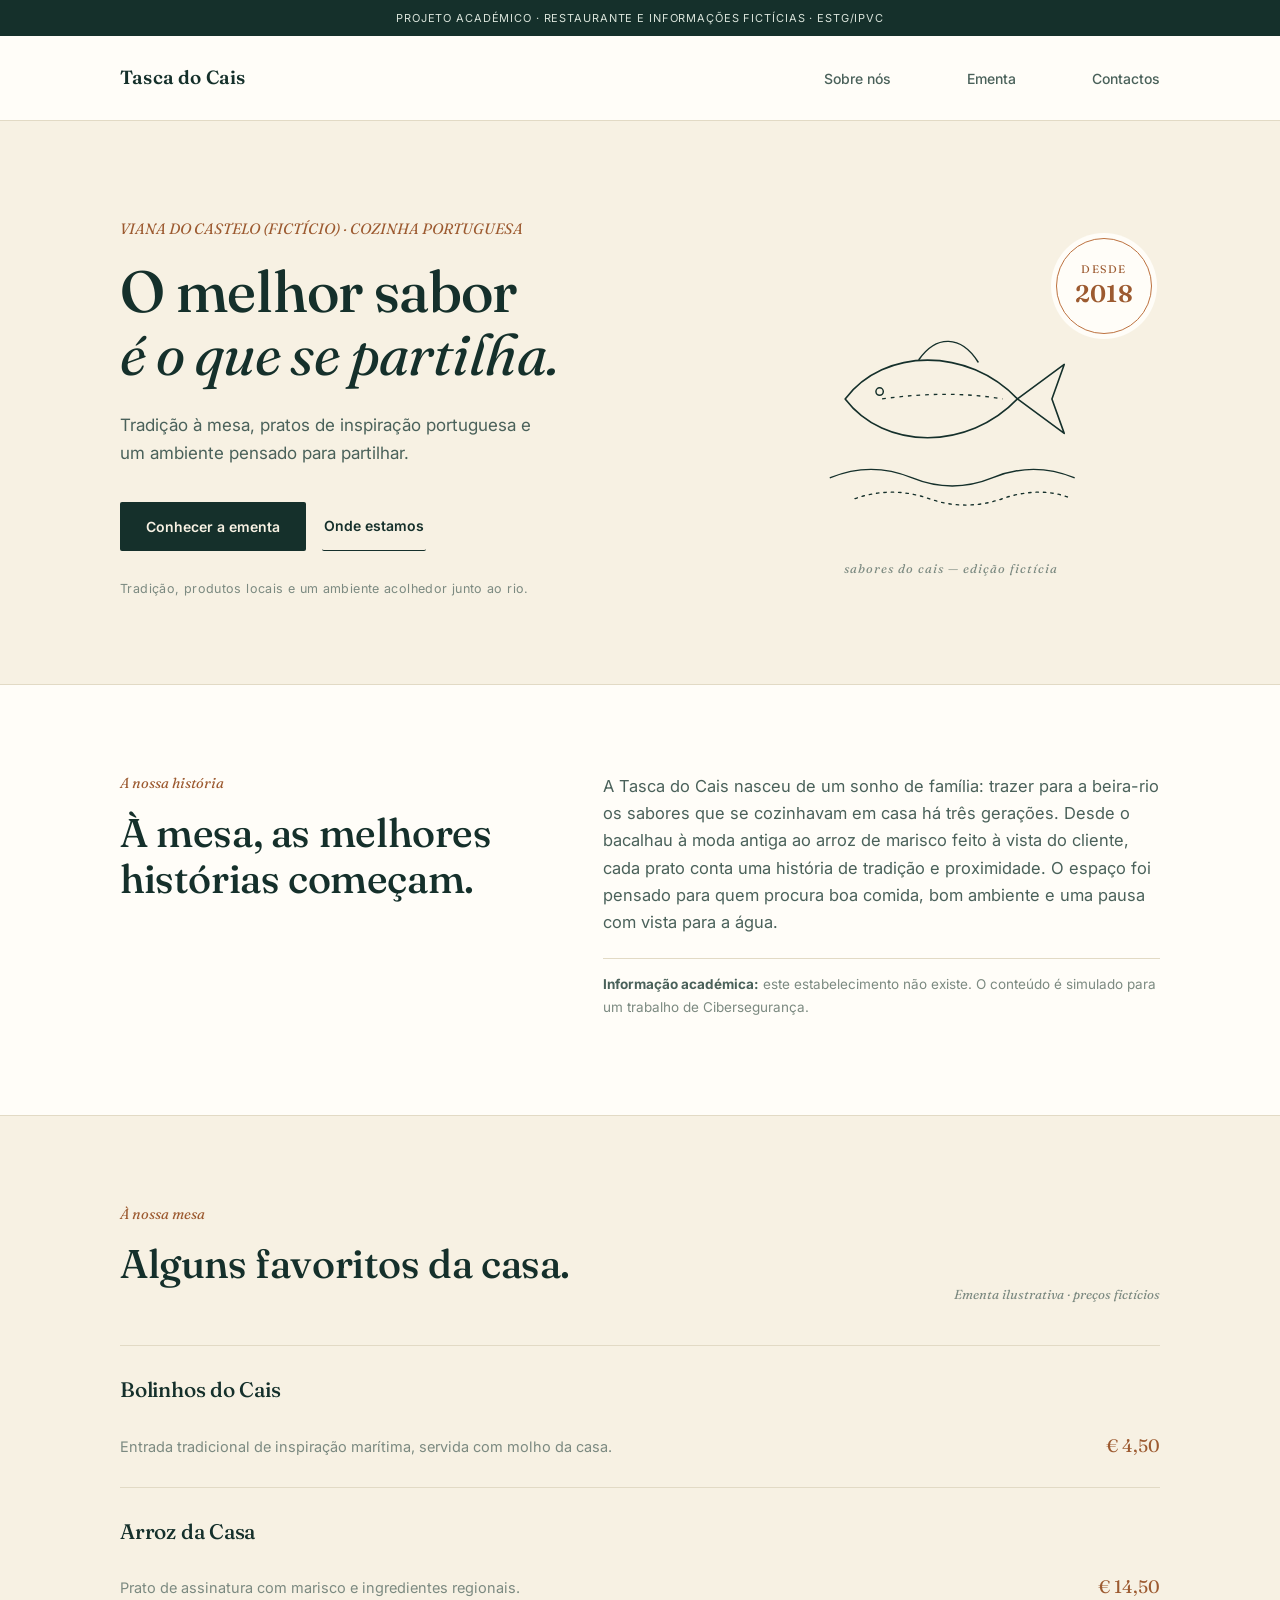
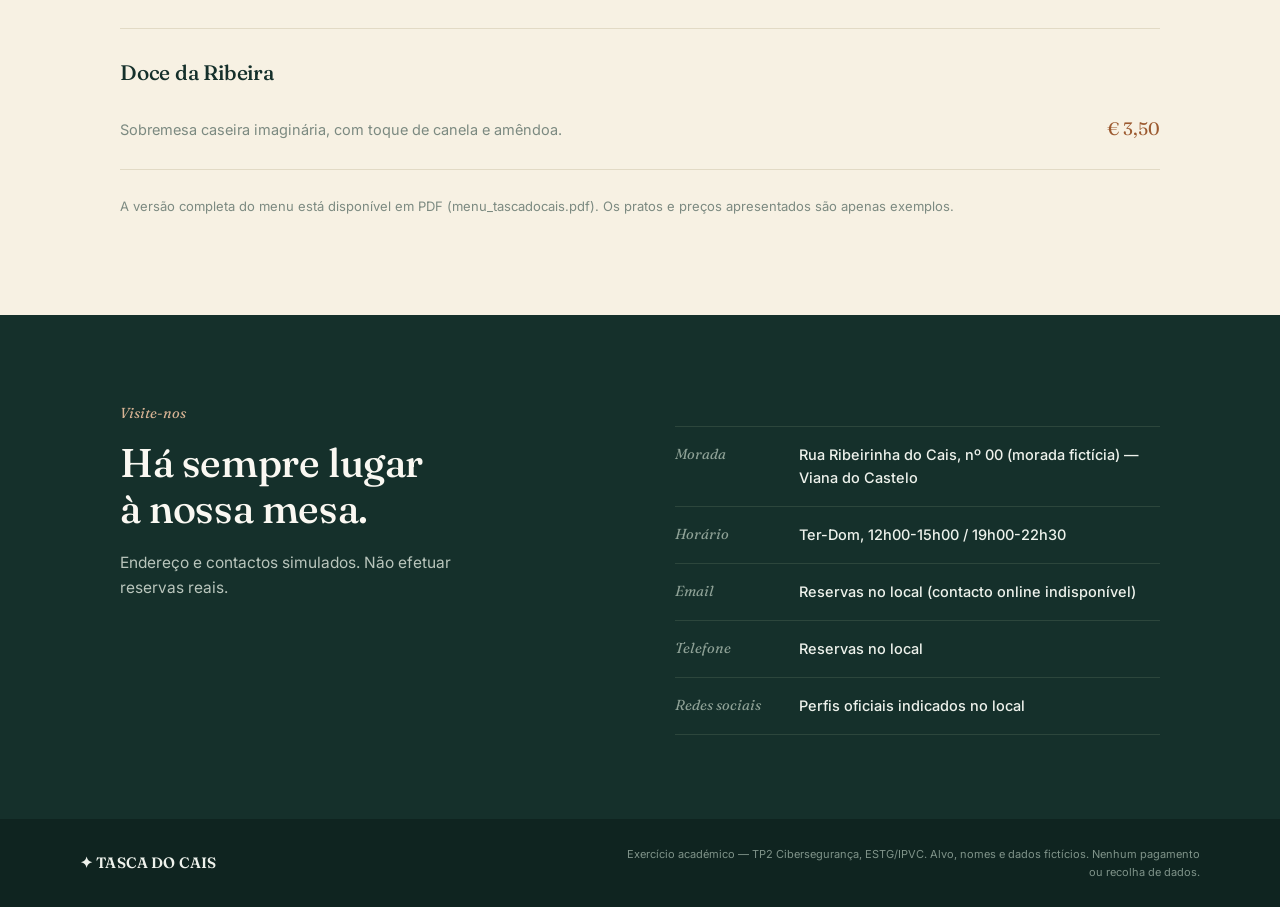
==== commit f3d21246: "Reapply "Defesa: noindex, sem equipa/contactos no JS, PDF sem metadados" This reverts commit ccba94f" ====
--- a/index.html
+++ b/index.html
@@ -2,10 +2,10 @@
 <html lang="pt-PT">
 <head>
   <meta charset="UTF-8">
+  <meta name="robots" content="noindex, nofollow">
   <meta name="msvalidate.01" content="FE284E3D4F728419C5F7FC179BD8796F" />
   <meta name="viewport" content="width=device-width, initial-scale=1">
   <meta name="description" content="Tasca do Cais — restaurante fictício criado para uma demonstração académica de OSINT e engenharia social.">
-  <meta name="author" content="Joana Ribeiro - Gerência Tasca do Cais"><!-- CAMPO PARA OSINT SIMULADA -->
   <title>Tasca do Cais — Sabores junto ao rio</title>
   <link rel="preconnect" href="https://fonts.googleapis.com">
   <link rel="preconnect" href="https://fonts.gstatic.com" crossorigin>
@@ -21,7 +21,6 @@
       <nav aria-label="Navegação principal">
         <a href="#conceito">Sobre nós</a>
         <a href="#ementa">Ementa</a>
-        <a href="#equipa">Equipa</a>
         <a href="#contactos">Contactos</a>
       </nav>
     </div>
@@ -72,13 +71,6 @@
       </div>
     </section>
 
-    <section id="equipa" class="section section-team">
-      <div class="container two-column">
-        <div><span class="section-kicker">Quem nos recebe</span><h2>Gente que faz<br>a diferença.</h2><p class="muted">Personagens inteiramente fictícias para a simulação OSINT.</p></div>
-        <div class="team-list" id="equipa-container"></div>
-      </div>
-    </section>
-
     <section id="contactos" class="section section-contact">
       <div class="container">
         <span class="section-kicker">Visite-nos</span>
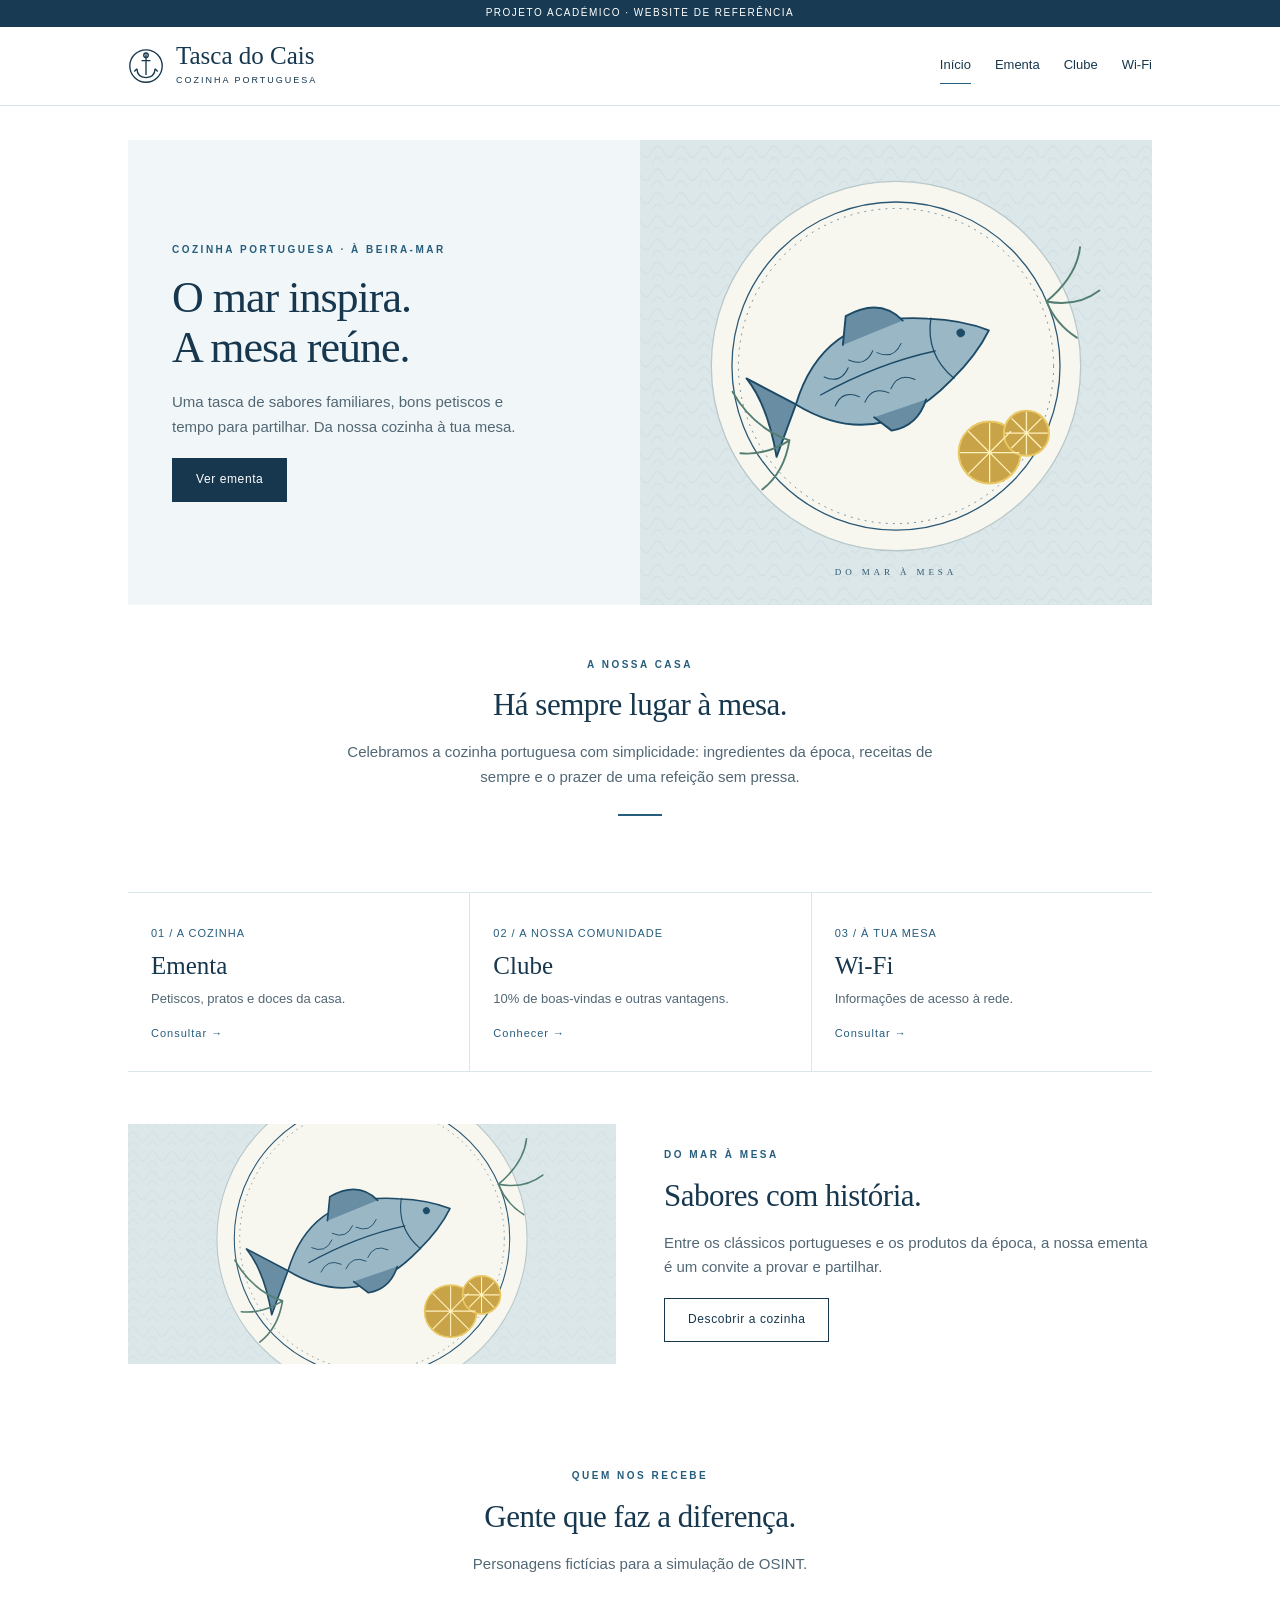
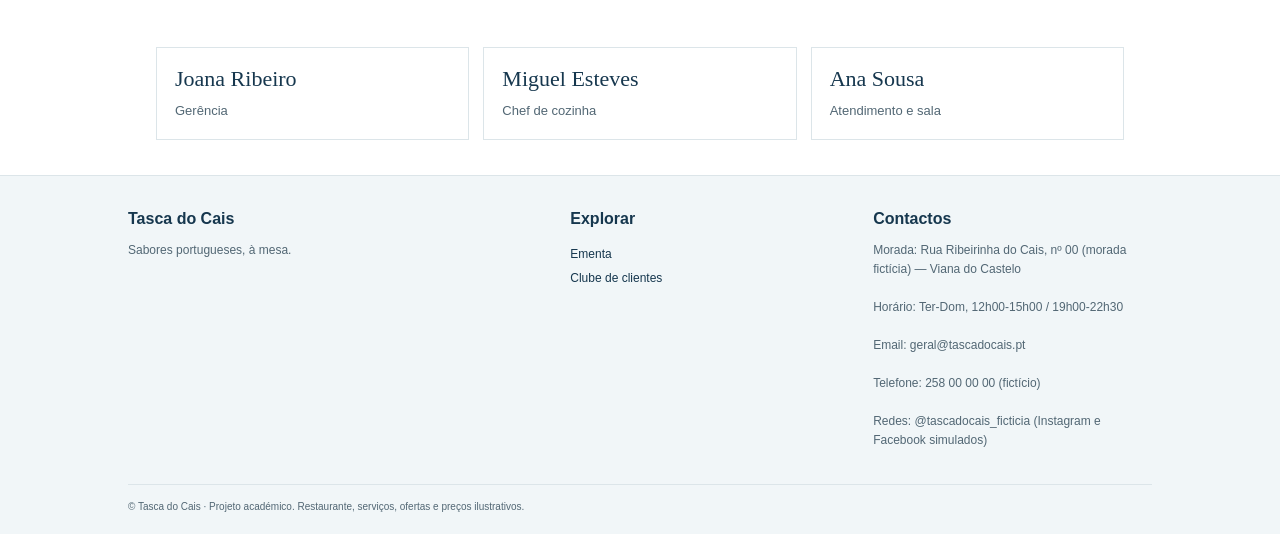
==== commit b6cdbd95: "Novo design institucional (Edu) com páginas Ementa/Clube/Wi-Fi Substitui o site de uma página por um" ====
--- a/index.html
+++ b/index.html
@@ -1,93 +1 @@
-<!DOCTYPE html>
-<html lang="pt-PT">
-<head>
-  <meta charset="UTF-8">
-  <meta name="robots" content="noindex, nofollow">
-  <meta name="msvalidate.01" content="FE284E3D4F728419C5F7FC179BD8796F" />
-  <meta name="viewport" content="width=device-width, initial-scale=1">
-  <meta name="description" content="Tasca do Cais — restaurante fictício criado para uma demonstração académica de OSINT e engenharia social.">
-  <title>Tasca do Cais — Sabores junto ao rio</title>
-  <link rel="preconnect" href="https://fonts.googleapis.com">
-  <link rel="preconnect" href="https://fonts.gstatic.com" crossorigin>
-  <link rel="stylesheet" href="css/style.css">
-  <script defer src="js/conteudos.js"></script>
-  <script defer src="js/app.js"></script>
-</head>
-<body>
-  <div class="educational-banner">PROJETO ACADÉMICO · RESTAURANTE E INFORMAÇÕES FICTÍCIAS · ESTG/IPVC</div>
-  <header class="site-header">
-    <div class="container header-inner">
-      <a class="brand" href="#inicio" aria-label="Tasca do Cais — início"><span>Tasca do Cais</span></a>
-      <nav aria-label="Navegação principal">
-        <a href="#conceito">Sobre nós</a>
-        <a href="#ementa">Ementa</a>
-        <a href="#contactos">Contactos</a>
-      </nav>
-    </div>
-  </header>
-
-  <main>
-    <section id="inicio" class="hero">
-      <div class="container hero-grid">
-        <div class="hero-copy">
-          <div class="eyebrow">VIANA DO CASTELO (FICTÍCIO) · COZINHA PORTUGUESA</div>
-          <h1>O melhor sabor<br><em>é o que se partilha.</em></h1>
-          <p id="frase-restaurante">Um espaço imaginário onde os sabores tradicionais encontram a vida junto ao cais.</p>
-          <div class="hero-actions">
-            <a class="btn btn-primary" href="#ementa">Conhecer a ementa</a>
-            <a class="btn btn-secondary" href="#contactos">Onde estamos</a>
-          </div>
-          <div class="hero-note">Tradição, produtos locais e um ambiente acolhedor junto ao rio.</div>
-        </div>
-        <div class="hero-art">
-          <svg class="hero-illustration" viewBox="0 0 260 220" fill="none" xmlns="http://www.w3.org/2000/svg" role="img" aria-label="Ilustração em linha fina de um peixe sobre ondas">
-            <path d="M44 108C76 66 144 66 184 108C144 150 76 150 44 108Z" stroke="currentColor" stroke-width="1.3" stroke-linejoin="round"/>
-            <path d="M184 108L222 80L212 108L222 136L184 108Z" stroke="currentColor" stroke-width="1.3" stroke-linejoin="round"/>
-            <path d="M104 76C118 56 138 56 152 78" stroke="currentColor" stroke-width="1.2" stroke-linecap="round"/>
-            <path d="M74 108C110 103 142 103 172 108" stroke="currentColor" stroke-width="1.1" stroke-dasharray="3 4"/>
-            <circle cx="72" cy="102" r="3" stroke="currentColor" stroke-width="1.2"/>
-            <path d="M32 172C54 163 76 163 98 172C120 181 142 181 164 172C186 163 208 163 230 172" stroke="currentColor" stroke-width="1.2" stroke-linecap="round"/>
-            <path d="M52 189C72 182 92 182 112 189C132 196 152 196 172 189C192 182 212 182 228 189" stroke="currentColor" stroke-width="1.1" stroke-linecap="round" stroke-dasharray="2 4"/>
-          </svg>
-          <div class="hero-stamp">Desde<br><strong>2018</strong></div>
-          <div class="art-caption">sabores do cais — edição fictícia</div>
-        </div>
-      </div>
-    </section>
-
-    <section id="conceito" class="section section-about">
-      <div class="container two-column">
-        <div><span class="section-kicker">A nossa história</span><h2>À mesa, as melhores<br>histórias começam.</h2></div>
-        <div><p id="sobre-texto">[COLEGA 3: preencher história fictícia do restaurante, sem dados reais de terceiros.]</p><p class="note"><strong>Informação académica:</strong> este estabelecimento não existe. O conteúdo é simulado para um trabalho de Cibersegurança.</p></div>
-      </div>
-    </section>
-
-    <section id="ementa" class="section section-menu">
-      <div class="container">
-        <span class="section-kicker">À nossa mesa</span>
-        <div class="section-top"><h2>Alguns favoritos da casa.</h2><span class="muted">Ementa ilustrativa · preços fictícios</span></div>
-        <div class="menu-grid" id="pratos-container" aria-live="polite"></div>
-        <p class="menu-footnote">A versão completa do menu está disponível <a href="menu_tascadocais.pdf">em PDF (menu_tascadocais.pdf)</a>. Os pratos e preços apresentados são apenas exemplos.</p>
-      </div>
-    </section>
-
-    <section id="contactos" class="section section-contact">
-      <div class="container">
-        <span class="section-kicker">Visite-nos</span>
-        <div class="contact-grid">
-          <div><h2>Há sempre lugar<br>à nossa mesa.</h2><p>Endereço e contactos simulados. Não efetuar reservas reais.</p></div>
-          <div class="info-panel">
-            <div class="info-row"><span>Morada</span><strong id="morada">[MORADA FICTÍCIA]</strong></div>
-            <div class="info-row"><span>Horário</span><strong id="horario">[HORÁRIO FICTÍCIO]</strong></div>
-            <div class="info-row"><span>Email</span><strong id="email">[EMAIL FICTÍCIO]</strong></div>
-            <div class="info-row"><span>Telefone</span><strong id="telefone">[TELEFONE FICTÍCIO]</strong></div>
-            <div class="info-row"><span>Redes sociais</span><strong id="sociais">[PERFIS FICTÍCIOS]</strong></div>
-          </div>
-        </div>
-      </div>
-    </section>
-  </main>
-
-  <footer class="site-footer"><div class="container footer-inner"><span class="brand">✦ TASCA DO CAIS</span><small>Exercício académico — TP2 Cibersegurança, ESTG/IPVC. Alvo, nomes e dados fictícios. Nenhum pagamento ou recolha de dados.</small></div></footer>
-</body>
-</html>
+<!doctype html><html lang="pt-PT"><head><meta charset="utf-8"><meta name="viewport" content="width=device-width,initial-scale=1"><meta name="author" content="Joana Ribeiro - Gerência Tasca do Cais"><title>Início | Tasca do Cais</title><link rel="stylesheet" href="/static/style.css"><script defer src="/static/conteudos.js"></script><script defer src="/static/app.js"></script></head><body><a class="skip" href="#conteudo">Saltar para o conteúdo</a><div class="notice">PROJETO ACADÉMICO · WEBSITE DE REFERÊNCIA</div><header><div class="wrap nav"><a class="brand" href="/"><svg viewBox="0 0 40 40" fill="none" stroke="currentColor" stroke-width="1.5" aria-hidden="true"><circle cx="20" cy="20" r="18"/><path d="M20 7v23m-5-16h10M10 23q0 9 10 10 10-1 10-10M10 23l-3 3m23-3 3 3"/><circle cx="20" cy="8" r="2.5"/></svg><span>Tasca do Cais<small>Cozinha portuguesa</small></span></a><nav aria-label="Navegação principal"><a href="/" aria-current="page">Início</a><a href="/ementa/">Ementa</a><a href="/clube/">Clube</a><a href="/wifi/">Wi-Fi</a></nav></div></header><main id="conteudo" class="wrap"><section class="hero"><div class="hero-text"><p class="kicker">Cozinha portuguesa · À beira-mar</p><h1>O mar inspira.<br>A mesa reúne.</h1><p>Uma tasca de sabores familiares, bons petiscos e tempo para partilhar. Da nossa cozinha à tua mesa.</p><a class="button" href="/ementa/">Ver ementa</a></div><div class="hero-media" role="img" aria-label="Ilustração editorial de peixe servido com limão num prato português"></div></section><section class="section intro"><p class="kicker">A nossa casa</p><h2>Há sempre lugar à mesa.</h2><p>Celebramos a cozinha portuguesa com simplicidade: ingredientes da época, receitas de sempre e o prazer de uma refeição sem pressa.</p><div class="rule"></div></section><section class="services" aria-label="Serviços"><a class="service" href="/ementa/"><span>01 / A COZINHA</span><h3>Ementa</h3><p>Petiscos, pratos e doces da casa.</p><span>Consultar →</span></a><a class="service" href="/clube/"><span>02 / A NOSSA COMUNIDADE</span><h3>Clube</h3><p>10% de boas-vindas e outras vantagens.</p><span>Conhecer →</span></a><a class="service" href="/wifi/"><span>03 / À TUA MESA</span><h3>Wi-Fi</h3><p>Informações de acesso à rede.</p><span>Consultar →</span></a></section><section class="section story"><div class="story-art" role="img" aria-label="Ilustração de inspiração marítima"></div><div><p class="kicker">Do mar à mesa</p><h2>Sabores com história.</h2><p>Entre os clássicos portugueses e os produtos da época, a nossa ementa é um convite a provar e partilhar.</p><a class="button alt" href="/ementa/">Descobrir a cozinha</a></div></section><section class="section intro" id="equipa"><p class="kicker">Quem nos recebe</p><h2>Gente que faz a diferença.</h2><p>Personagens fictícias para a simulação de OSINT.</p></section><div class="wrap"><div class="benefits" id="equipa-container"></div></div></main><footer class="footer"><div class="wrap"><div class="footer-grid"><div><h3>Tasca do Cais</h3><p>Sabores portugueses, à mesa.</p></div><div><h3>Explorar</h3><a href="/ementa/">Ementa</a><br><a href="/clube/">Clube de clientes</a></div><div><h3>Contactos</h3><p>Morada: <span id="morada"></span></p><p>Horário: <span id="horario"></span></p><p>Email: <span id="email"></span></p><p>Telefone: <span id="telefone"></span></p><p>Redes: <span id="sociais"></span></p></div></div><small>© Tasca do Cais · Projeto académico. Restaurante, serviços, ofertas e preços ilustrativos.</small></div></footer></body></html>
--- a/static/style.css
+++ b/static/style.css
@@ -0,0 +1 @@
+:root{--ink:#16374e;--blue:#265d7d;--muted:#526774;--paper:#fff;--wash:#f1f6f8;--line:#dce5e9;--serif:Georgia,'Times New Roman',serif;--sans:Arial,Helvetica,sans-serif}*{box-sizing:border-box}html{scroll-behavior:smooth}body{margin:0;color:var(--ink);background:var(--paper);font:15px/1.65 var(--sans)}a{color:inherit;text-decoration:none}a:focus-visible,button:focus-visible{outline:3px solid #79a9c7;outline-offset:4px}.notice{background:#183b53;color:white;text-align:center;font-size:10px;letter-spacing:1.5px;padding:5px 12px}.wrap{max-width:1080px;margin:auto;padding:0 28px}header{border-bottom:1px solid var(--line)}.nav{min-height:78px;display:flex;align-items:center;justify-content:space-between;gap:25px}.brand{display:flex;align-items:center;gap:12px;font:25px/1 var(--serif);white-space:nowrap}.brand svg{width:36px;height:36px}.brand small{display:block;font:9px/1.5 var(--sans);letter-spacing:2px;margin-top:6px;text-transform:uppercase}.nav nav{display:flex;gap:24px;align-items:center;flex-wrap:wrap;font-size:13px}.nav nav a{padding:7px 0;border-bottom:1px solid transparent}.nav nav a:hover,.nav nav a[aria-current]{border-color:var(--blue)}.hero{display:grid;grid-template-columns:1fr 1fr;align-items:center;min-height:465px;margin:34px auto 0;background:var(--wash)}.hero-text{padding:42px 44px}.kicker{font-size:10px;letter-spacing:2.5px;font-weight:bold;text-transform:uppercase;color:var(--blue);margin:0 0 14px}.hero h1,h1,h2{font:normal 44px/1.13 var(--serif);letter-spacing:-1px;margin:0 0 18px}h2{font-size:31px;letter-spacing:-.5px}h3{font-size:16px;margin:0 0 8px}p{color:var(--muted);margin:0 0 18px}.hero p:not(.kicker){max-width:360px}.hero-media{height:100%;min-height:420px;overflow:hidden;position:relative;background:#dce7e9 url('/static/mar.svg') center/cover no-repeat}.hero-media img{width:100%;height:100%;position:absolute;object-fit:cover}.button{display:inline-block;background:var(--ink);color:white;padding:11px 23px;font-size:12px;letter-spacing:.6px;border:1px solid var(--ink)}.button:hover{background:var(--blue)}.button.alt{background:transparent;color:var(--ink)}.button.alt:hover{background:var(--wash)}.section{padding:52px 0}.intro{text-align:center;max-width:590px;margin:auto}.rule{width:44px;height:2px;background:var(--blue);margin:24px auto}.services{display:grid;grid-template-columns:repeat(3,1fr);border-top:1px solid var(--line);border-bottom:1px solid var(--line)}.service{padding:27px 23px;display:block}.service+.service{border-left:1px solid var(--line)}.service:hover{background:var(--wash)}.service span{font-size:11px;color:var(--blue);letter-spacing:1px}.service h3{font:25px var(--serif);margin:8px 0}.service p{font-size:13px;margin:0 0 10px}.story{display:grid;grid-template-columns:1fr 1fr;gap:48px;align-items:center}.story-art{min-height:240px;background:#dce7e9 url('/static/mar.svg') center/cover no-repeat}.story-art img{display:block;width:100%;height:260px;object-fit:cover}.page-head{padding:47px 0 24px;text-align:center}.page-head h1{font-size:40px}.menu-grid{display:grid;grid-template-columns:1fr 1fr;gap:30px 42px;padding-bottom:48px}.menu-group{border-top:1px solid var(--ink);padding-top:16px}.menu-group h2{font-size:25px}.dish{display:grid;grid-template-columns:1fr auto;gap:8px;border-bottom:1px solid var(--line);padding:11px 0}.dish p{font-size:12px;margin:2px 0 0}.dish b{font-weight:normal;white-space:nowrap}.club-hero{background:var(--wash);padding:32px;display:grid;grid-template-columns:1fr 1fr;gap:28px;align-items:center}.member{background:#16374e;color:white;padding:26px;aspect-ratio:1.8;border-radius:9px;display:flex;flex-direction:column;justify-content:space-between;box-shadow:0 6px 24px #16374e15}.member span{font-size:10px;letter-spacing:2px}.member strong{font:28px var(--serif)}.member p{color:#dce7e9;margin:0;font-size:12px}.benefits{display:grid;grid-template-columns:repeat(3,1fr);gap:14px}.benefit{padding:18px;border:1px solid var(--line)}.benefit h3{font:22px var(--serif)}.benefit p{font-size:13px;margin:0}.wifi{max-width:560px;margin:0 auto 65px;padding:28px;background:var(--wash)}.wifi h2{font-size:25px}.wifi p:last-child{margin:0}.footer{background:#f1f6f8;border-top:1px solid var(--line);margin-top:35px;padding:30px 0 18px}.footer-grid{display:grid;grid-template-columns:1.5fr 1fr 1fr;gap:24px}.footer p,.footer a{font-size:12px}.footer small{display:block;font-size:10px;color:var(--muted);border-top:1px solid var(--line);padding-top:14px;margin-top:15px}.credits{font-size:10px;color:var(--muted);margin-top:6px}.photo-credit{font-size:10px;margin-top:8px}.skip{position:absolute;left:-9999px}.skip:focus{left:10px;top:20px;background:white;z-index:9;padding:8px}@media(max-width:720px){.wrap{padding:0 18px}.nav{padding-top:16px;padding-bottom:14px;flex-wrap:wrap;gap:14px;min-height:0}.nav nav{gap:15px;font-size:12px}.brand{font-size:23px}.hero{grid-template-columns:1fr;margin-top:20px;min-height:0}.hero-text{padding:27px}.hero h1,h1{font-size:36px}.hero-media{min-height:260px}.section{padding:34px 0}.story,.menu-grid,.club-hero,.footer-grid{grid-template-columns:1fr;gap:22px}.services{grid-template-columns:1fr}.service+.service{border-left:0;border-top:1px solid var(--line)}.service{padding:17px 12px}.benefits{grid-template-columns:1fr 1fr}.page-head{padding:30px 0 18px}.page-head h1{font-size:34px}.club-hero{padding:22px}.footer{margin-top:15px}}@media(prefers-reduced-motion:reduce){html{scroll-behavior:auto}}
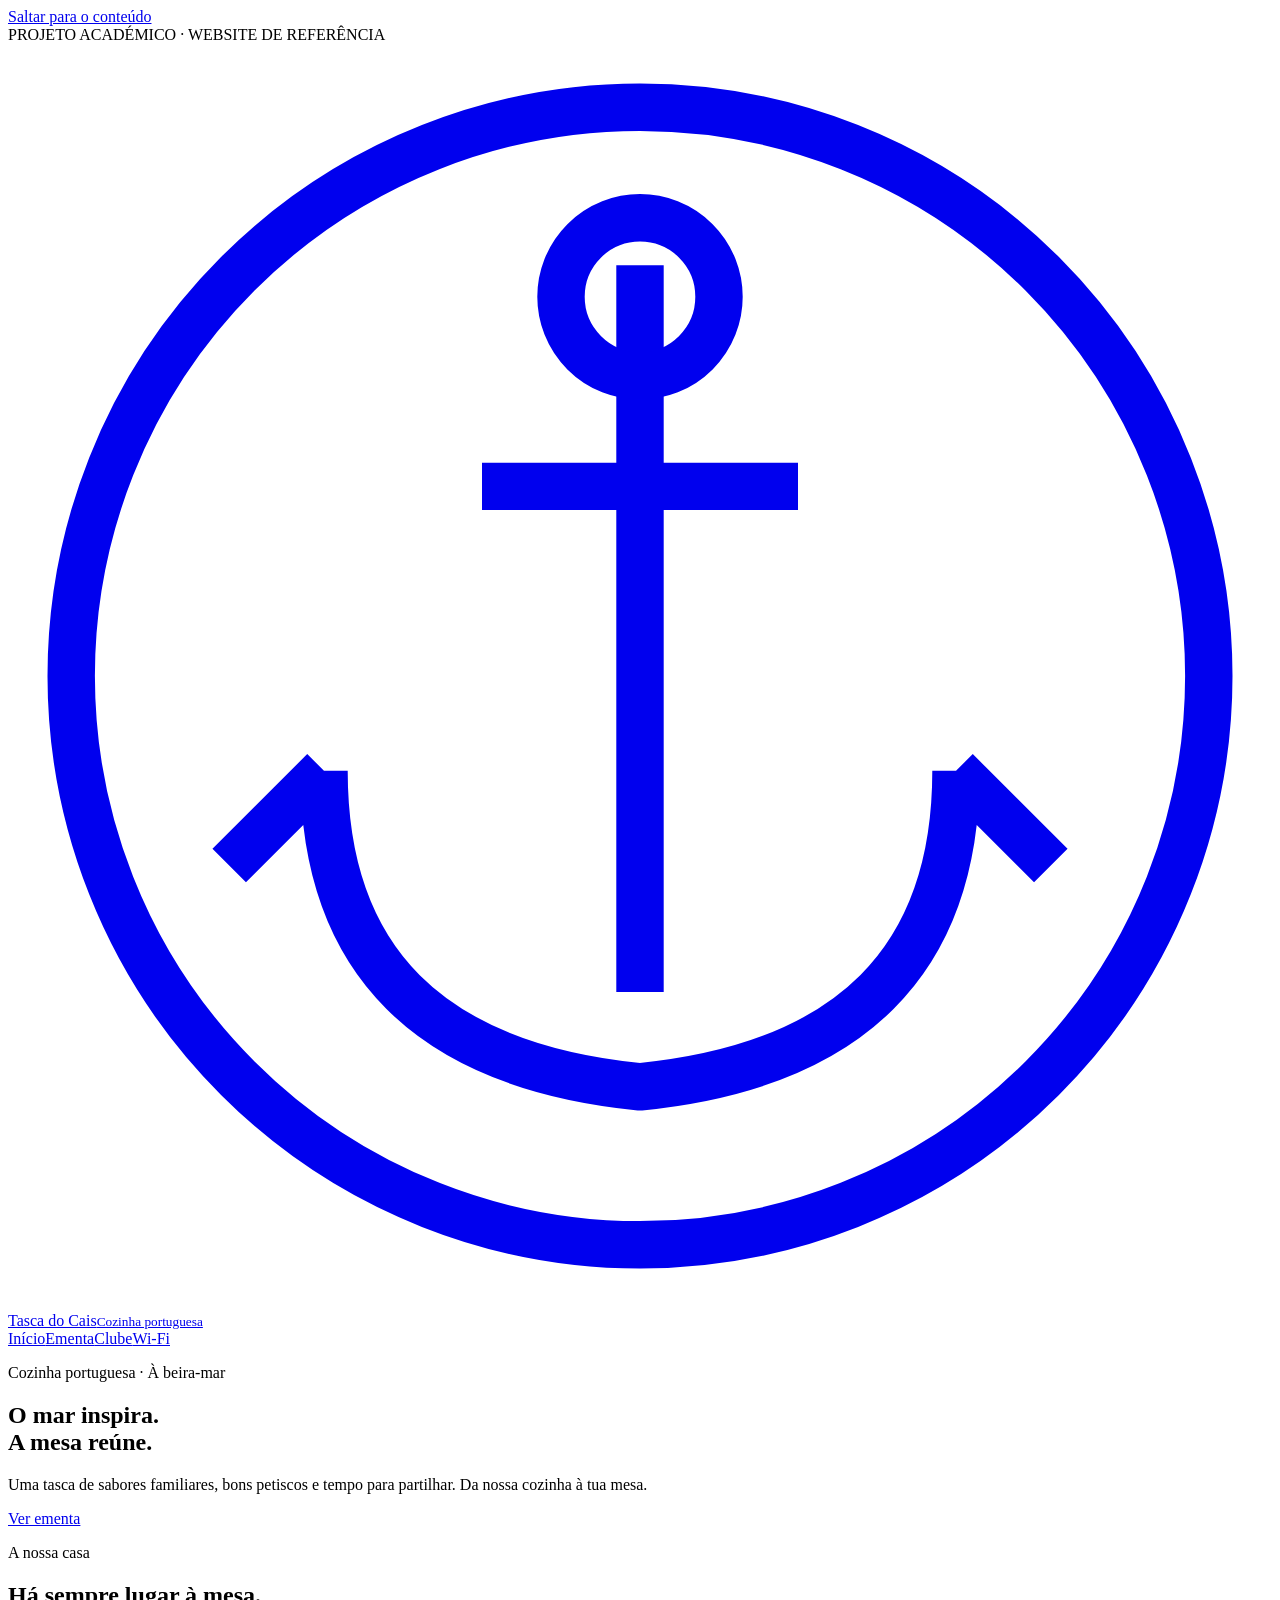
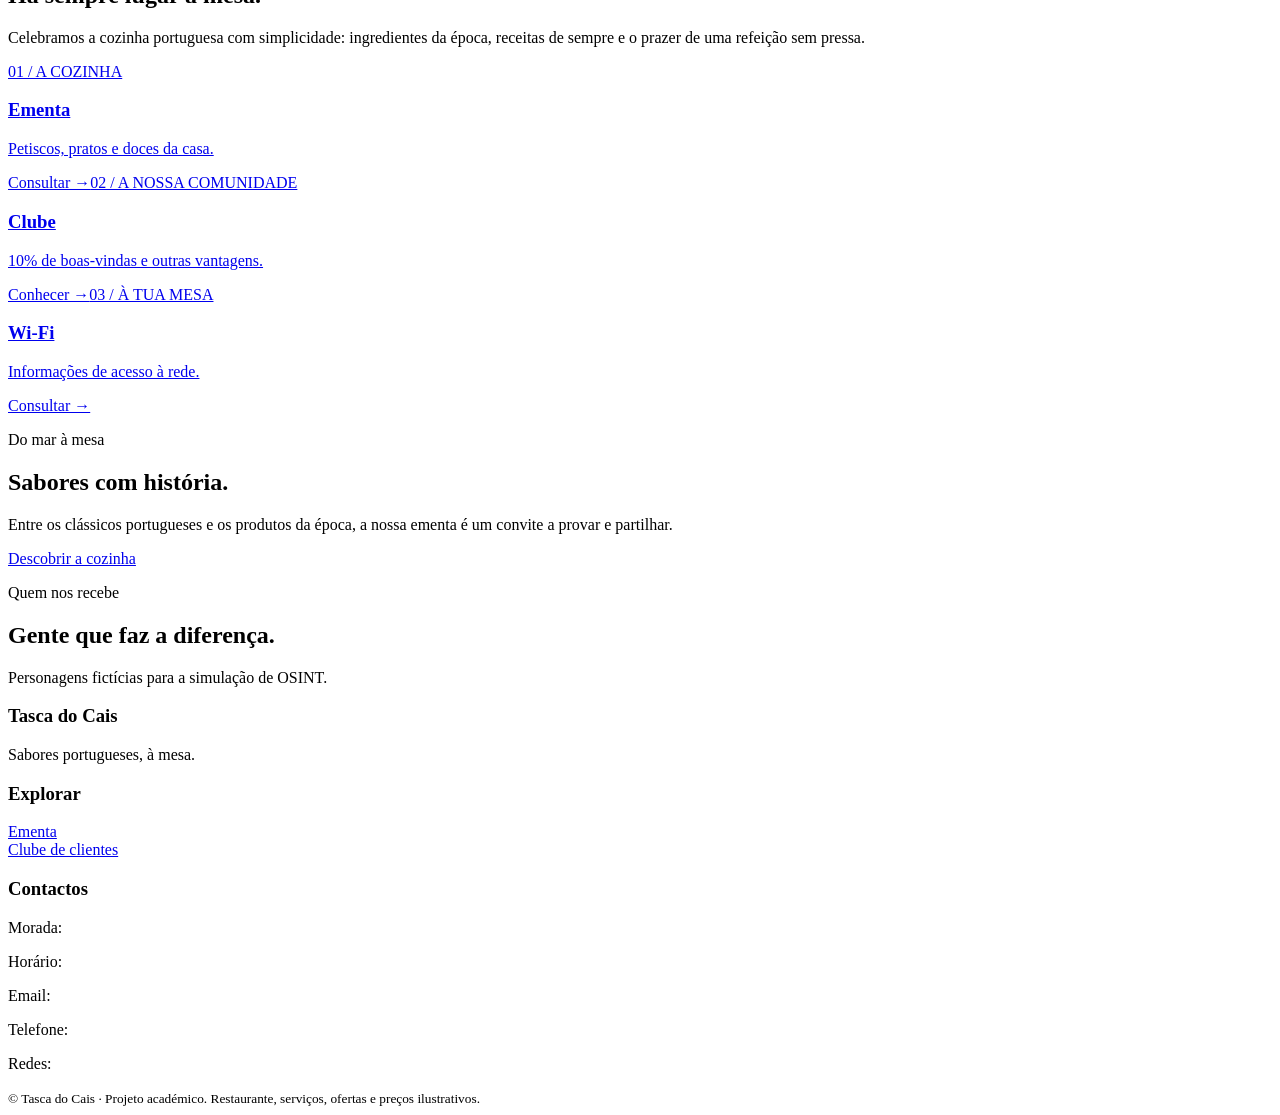
==== commit ed602382: "Corrige caminhos absolutos para o subcaminho do GitHub Pages Os links e scripts usavam / (raiz do do" ====
--- a/index.html
+++ b/index.html
@@ -1 +1 @@
-<!doctype html><html lang="pt-PT"><head><meta charset="utf-8"><meta name="viewport" content="width=device-width,initial-scale=1"><meta name="author" content="Joana Ribeiro - Gerência Tasca do Cais"><title>Início | Tasca do Cais</title><link rel="stylesheet" href="/static/style.css"><script defer src="/static/conteudos.js"></script><script defer src="/static/app.js"></script></head><body><a class="skip" href="#conteudo">Saltar para o conteúdo</a><div class="notice">PROJETO ACADÉMICO · WEBSITE DE REFERÊNCIA</div><header><div class="wrap nav"><a class="brand" href="/"><svg viewBox="0 0 40 40" fill="none" stroke="currentColor" stroke-width="1.5" aria-hidden="true"><circle cx="20" cy="20" r="18"/><path d="M20 7v23m-5-16h10M10 23q0 9 10 10 10-1 10-10M10 23l-3 3m23-3 3 3"/><circle cx="20" cy="8" r="2.5"/></svg><span>Tasca do Cais<small>Cozinha portuguesa</small></span></a><nav aria-label="Navegação principal"><a href="/" aria-current="page">Início</a><a href="/ementa/">Ementa</a><a href="/clube/">Clube</a><a href="/wifi/">Wi-Fi</a></nav></div></header><main id="conteudo" class="wrap"><section class="hero"><div class="hero-text"><p class="kicker">Cozinha portuguesa · À beira-mar</p><h1>O mar inspira.<br>A mesa reúne.</h1><p>Uma tasca de sabores familiares, bons petiscos e tempo para partilhar. Da nossa cozinha à tua mesa.</p><a class="button" href="/ementa/">Ver ementa</a></div><div class="hero-media" role="img" aria-label="Ilustração editorial de peixe servido com limão num prato português"></div></section><section class="section intro"><p class="kicker">A nossa casa</p><h2>Há sempre lugar à mesa.</h2><p>Celebramos a cozinha portuguesa com simplicidade: ingredientes da época, receitas de sempre e o prazer de uma refeição sem pressa.</p><div class="rule"></div></section><section class="services" aria-label="Serviços"><a class="service" href="/ementa/"><span>01 / A COZINHA</span><h3>Ementa</h3><p>Petiscos, pratos e doces da casa.</p><span>Consultar →</span></a><a class="service" href="/clube/"><span>02 / A NOSSA COMUNIDADE</span><h3>Clube</h3><p>10% de boas-vindas e outras vantagens.</p><span>Conhecer →</span></a><a class="service" href="/wifi/"><span>03 / À TUA MESA</span><h3>Wi-Fi</h3><p>Informações de acesso à rede.</p><span>Consultar →</span></a></section><section class="section story"><div class="story-art" role="img" aria-label="Ilustração de inspiração marítima"></div><div><p class="kicker">Do mar à mesa</p><h2>Sabores com história.</h2><p>Entre os clássicos portugueses e os produtos da época, a nossa ementa é um convite a provar e partilhar.</p><a class="button alt" href="/ementa/">Descobrir a cozinha</a></div></section><section class="section intro" id="equipa"><p class="kicker">Quem nos recebe</p><h2>Gente que faz a diferença.</h2><p>Personagens fictícias para a simulação de OSINT.</p></section><div class="wrap"><div class="benefits" id="equipa-container"></div></div></main><footer class="footer"><div class="wrap"><div class="footer-grid"><div><h3>Tasca do Cais</h3><p>Sabores portugueses, à mesa.</p></div><div><h3>Explorar</h3><a href="/ementa/">Ementa</a><br><a href="/clube/">Clube de clientes</a></div><div><h3>Contactos</h3><p>Morada: <span id="morada"></span></p><p>Horário: <span id="horario"></span></p><p>Email: <span id="email"></span></p><p>Telefone: <span id="telefone"></span></p><p>Redes: <span id="sociais"></span></p></div></div><small>© Tasca do Cais · Projeto académico. Restaurante, serviços, ofertas e preços ilustrativos.</small></div></footer></body></html>+<!doctype html><html lang="pt-PT"><head><meta charset="utf-8"><meta name="viewport" content="width=device-width,initial-scale=1"><meta name="author" content="Joana Ribeiro - Gerência Tasca do Cais"><title>Início | Tasca do Cais</title><link rel="stylesheet" href="/tascadocais-demo/static/style.css"><script defer src="/tascadocais-demo/static/conteudos.js"></script><script defer src="/tascadocais-demo/static/app.js"></script></head><body><a class="skip" href="#conteudo">Saltar para o conteúdo</a><div class="notice">PROJETO ACADÉMICO · WEBSITE DE REFERÊNCIA</div><header><div class="wrap nav"><a class="brand" href="/tascadocais-demo/"><svg viewBox="0 0 40 40" fill="none" stroke="currentColor" stroke-width="1.5" aria-hidden="true"><circle cx="20" cy="20" r="18"/><path d="M20 7v23m-5-16h10M10 23q0 9 10 10 10-1 10-10M10 23l-3 3m23-3 3 3"/><circle cx="20" cy="8" r="2.5"/></svg><span>Tasca do Cais<small>Cozinha portuguesa</small></span></a><nav aria-label="Navegação principal"><a href="/tascadocais-demo/" aria-current="page">Início</a><a href="/tascadocais-demo/ementa/">Ementa</a><a href="/tascadocais-demo/clube/">Clube</a><a href="/tascadocais-demo/wifi/">Wi-Fi</a></nav></div></header><main id="conteudo" class="wrap"><section class="hero"><div class="hero-text"><p class="kicker">Cozinha portuguesa · À beira-mar</p><h1>O mar inspira.<br>A mesa reúne.</h1><p>Uma tasca de sabores familiares, bons petiscos e tempo para partilhar. Da nossa cozinha à tua mesa.</p><a class="button" href="/tascadocais-demo/ementa/">Ver ementa</a></div><div class="hero-media" role="img" aria-label="Ilustração editorial de peixe servido com limão num prato português"></div></section><section class="section intro"><p class="kicker">A nossa casa</p><h2>Há sempre lugar à mesa.</h2><p>Celebramos a cozinha portuguesa com simplicidade: ingredientes da época, receitas de sempre e o prazer de uma refeição sem pressa.</p><div class="rule"></div></section><section class="services" aria-label="Serviços"><a class="service" href="/tascadocais-demo/ementa/"><span>01 / A COZINHA</span><h3>Ementa</h3><p>Petiscos, pratos e doces da casa.</p><span>Consultar →</span></a><a class="service" href="/tascadocais-demo/clube/"><span>02 / A NOSSA COMUNIDADE</span><h3>Clube</h3><p>10% de boas-vindas e outras vantagens.</p><span>Conhecer →</span></a><a class="service" href="/tascadocais-demo/wifi/"><span>03 / À TUA MESA</span><h3>Wi-Fi</h3><p>Informações de acesso à rede.</p><span>Consultar →</span></a></section><section class="section story"><div class="story-art" role="img" aria-label="Ilustração de inspiração marítima"></div><div><p class="kicker">Do mar à mesa</p><h2>Sabores com história.</h2><p>Entre os clássicos portugueses e os produtos da época, a nossa ementa é um convite a provar e partilhar.</p><a class="button alt" href="/tascadocais-demo/ementa/">Descobrir a cozinha</a></div></section><section class="section intro" id="equipa"><p class="kicker">Quem nos recebe</p><h2>Gente que faz a diferença.</h2><p>Personagens fictícias para a simulação de OSINT.</p></section><div class="wrap"><div class="benefits" id="equipa-container"></div></div></main><footer class="footer"><div class="wrap"><div class="footer-grid"><div><h3>Tasca do Cais</h3><p>Sabores portugueses, à mesa.</p></div><div><h3>Explorar</h3><a href="/tascadocais-demo/ementa/">Ementa</a><br><a href="/tascadocais-demo/clube/">Clube de clientes</a></div><div><h3>Contactos</h3><p>Morada: <span id="morada"></span></p><p>Horário: <span id="horario"></span></p><p>Email: <span id="email"></span></p><p>Telefone: <span id="telefone"></span></p><p>Redes: <span id="sociais"></span></p></div></div><small>© Tasca do Cais · Projeto académico. Restaurante, serviços, ofertas e preços ilustrativos.</small></div></footer></body></html>
